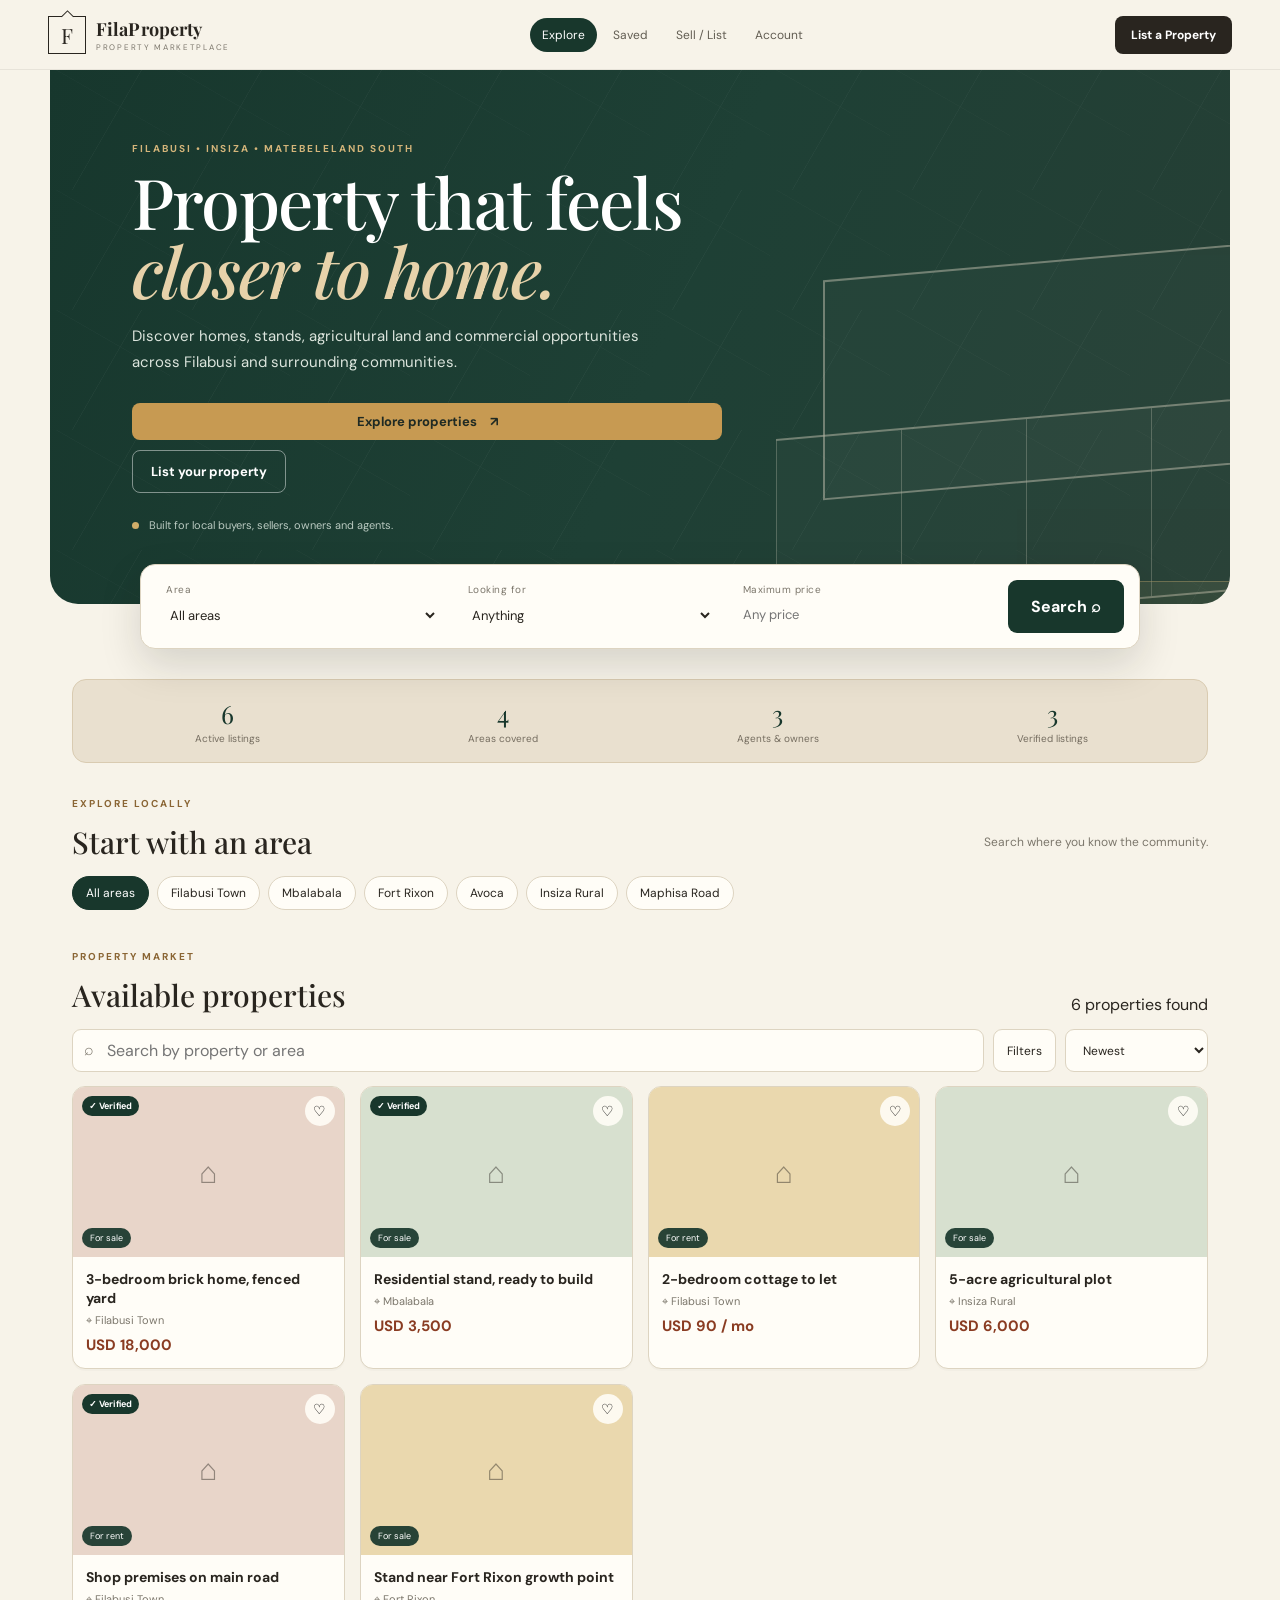
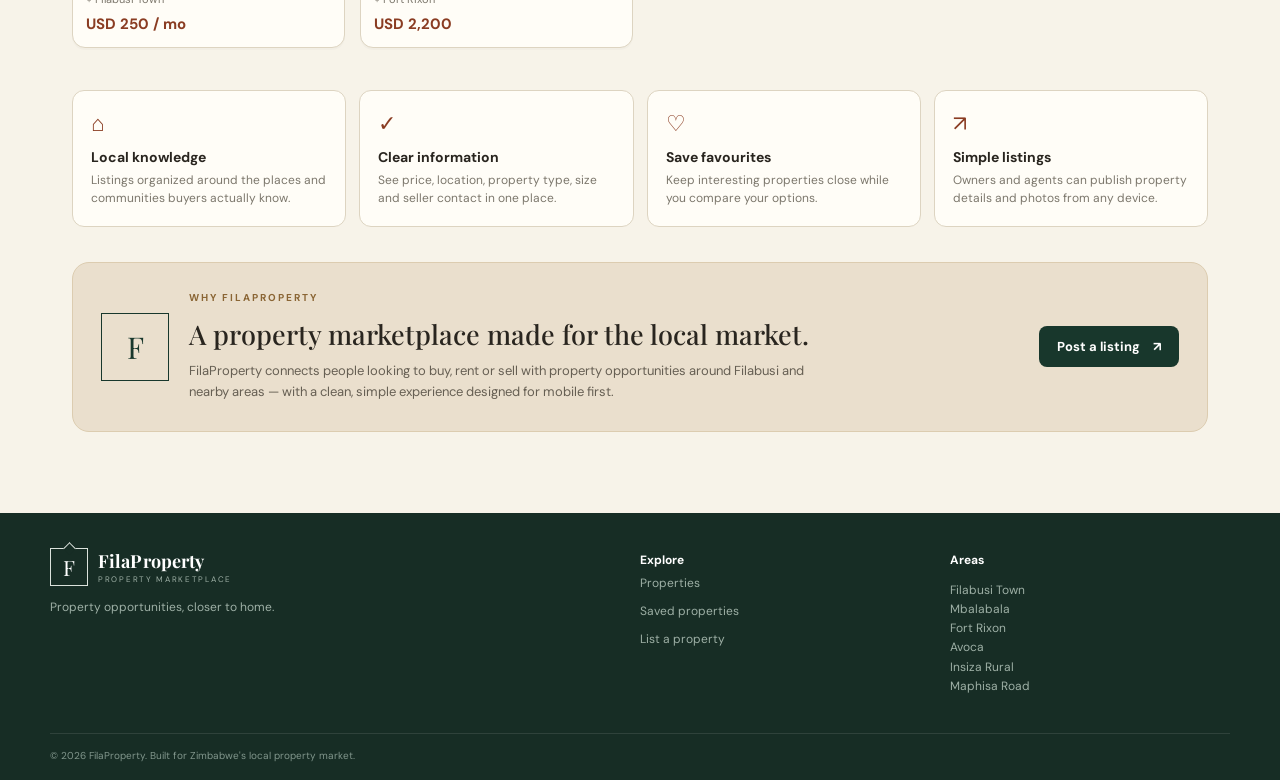
==== index-single-file.html @ 695166f3 "Add files via upload" ====
<!DOCTYPE html>
<html lang="en">
<head>
  <meta charset="UTF-8">
  <meta name="viewport" content="width=device-width, initial-scale=1.0">
  <meta name="description" content="FilaProperty — a modern property marketplace for Filabusi and surrounding areas in Zimbabwe.">
  <title>FilaProperty | Find. Buy. Rent. Sell.</title>
  <link rel="preconnect" href="https://fonts.googleapis.com">
  <link rel="preconnect" href="https://fonts.gstatic.com" crossorigin>
  <link href="https://fonts.googleapis.com/css2?family=DM+Sans:wght@400;500;600;700&family=Playfair+Display:ital,wght@0,500;0,600;0,700;1,500;1,600&display=swap" rel="stylesheet">
  <style>
*{box-sizing:border-box}
:root{--ink:#29251f;--paper:#f7f3e9;--card:#fffdf7;--muted:#7c776c;--line:#ddd4c1;--green:#18372c;--green2:#244b3d;--gold:#c79a52;--rust:#8a3c22;--cream:#efe4d0}
html{scroll-behavior:smooth}
body{margin:0;background:var(--paper);color:var(--ink);font-family:"DM Sans",sans-serif}
button,input,select,textarea{font:inherit}button{cursor:pointer}a{text-decoration:none;color:inherit}
.hidden{display:none!important}
:focus-visible{outline:2px solid var(--gold);outline-offset:3px}
.site-header{position:sticky;top:0;z-index:30;min-height:70px;padding:12px clamp(16px,4vw,48px);background:rgba(247,243,233,.94);backdrop-filter:blur(12px);border-bottom:1px solid rgba(41,37,31,.08);display:flex;align-items:center;gap:22px;justify-content:space-between}
.brand{display:flex;align-items:center;gap:10px;min-width:max-content}.brand-mark{width:38px;height:38px;border:1.5px solid var(--ink);display:grid;place-items:center;font-family:"Playfair Display",serif;font-size:21px;position:relative}.brand-mark:after{content:"";position:absolute;width:8px;height:8px;border-top:1.5px solid var(--ink);border-left:1.5px solid var(--ink);transform:rotate(45deg);top:-5px;background:var(--paper)}
.brand strong{display:block;font-family:"Playfair Display",serif;font-size:18px;letter-spacing:.1px}.brand small{display:block;font-size:8px;letter-spacing:1.7px;color:var(--muted);margin-top:1px}
.tabs{display:flex;gap:4px;align-items:center;overflow:auto}.tab-btn{border:0;background:transparent;color:#625d52;padding:9px 12px;border-radius:999px;font-size:12px;white-space:nowrap}.tab-btn:hover{background:#eee8da}.tab-btn.active{background:var(--green);color:#fff}
.header-cta{border:0;background:var(--ink);color:#fff;padding:11px 16px;border-radius:8px;font-size:12px;font-weight:700;white-space:nowrap}
main{max-width:1180px;margin:auto;padding:0 22px 36px}
.hero{min-height:500px;margin:0 -22px;position:relative;overflow:hidden;background:linear-gradient(112deg,#17372d 0%,#1e4035 52%,#263f35 100%);color:#fff;padding:72px clamp(28px,7vw,82px);border-radius:0 0 28px 28px}
.hero-pattern{position:absolute;inset:0;opacity:.14;background-image:linear-gradient(120deg,transparent 0 48%,rgba(255,255,255,.25) 48.2% 48.5%,transparent 48.7%),linear-gradient(30deg,transparent 0 65%,rgba(255,255,255,.16) 65.2% 65.5%,transparent 65.7%);background-size:120px 120px}
.hero-copy{position:relative;z-index:2;max-width:590px}.eyebrow{font-size:10px;letter-spacing:2px;font-weight:700;color:#d4b57a;margin:0 0 12px}.eyebrow.dark{color:#8a6534}
.hero h1{font-family:"Playfair Display",serif;font-size:clamp(42px,6vw,70px);line-height:.98;font-weight:500;margin:0 0 20px;letter-spacing:-1.8px}.hero h1 em{font-style:italic;color:#e7d2aa}
.hero-sub{max-width:520px;color:#dce5dd;line-height:1.7;font-size:15px;margin:0 0 28px}.hero-actions{display:flex;gap:10px;flex-wrap:wrap}.btn{border:0;border-radius:8px;padding:12px 18px;font-weight:700;font-size:13px}.btn span{margin-left:10px}.btn-gold{background:var(--gold);color:#1f2a23}.btn-light-outline{background:transparent;border:1px solid rgba(255,255,255,.45);color:#fff}.btn-dark{background:var(--green);color:#fff}.hero-note{margin-top:25px;color:#b9c9c0;font-size:11px}.dot{display:inline-block;width:7px;height:7px;border-radius:50%;background:#d0ad69;margin-right:7px}
.hero-architecture{position:absolute;right:-4%;bottom:-4%;width:50%;height:75%;opacity:.7}.house{position:absolute;border:2px solid rgba(239,228,208,.55);background:rgba(255,255,255,.03);transform:skewY(-5deg)}.house-back{width:75%;height:55%;right:2%;top:9%}.house-front{width:85%;height:48%;right:0;bottom:4%;border-left:0}.house-front i{display:block;height:100%;width:25%;border-left:1px solid rgba(239,228,208,.35);float:left}.pool{position:absolute;width:65%;height:11%;right:5%;bottom:0;border:1px solid rgba(215,184,122,.5);background:rgba(215,184,122,.12);transform:skewX(-18deg)}
.search-card{position:relative;z-index:4;margin:-40px auto 0;background:var(--card);box-shadow:0 16px 40px rgba(30,25,18,.15);border:1px solid var(--line);border-radius:15px;padding:15px;display:grid;grid-template-columns:1.1fr 1fr 1fr auto;gap:10px;max-width:1000px}.search-field{padding:3px 10px}.search-field label,.filter-field label{display:block;font-size:10px;color:var(--muted);letter-spacing:.5px;margin-bottom:5px}.search-field input,.search-field select,.filter-field input,.filter-field select{width:100%;border:0;background:transparent;color:var(--ink);outline:none;padding:5px 0;font-size:13px}.search-btn{background:var(--green);color:#fff;border:0;border-radius:9px;padding:0 23px;font-weight:700}
.stats-strip{margin:30px 0 34px;background:#e9e0cf;border:1px solid #d9cbb1;border-radius:14px;padding:17px;display:grid;grid-template-columns:repeat(4,1fr);text-align:center}.stat-num{font-family:"Playfair Display",serif;font-size:25px;color:var(--green)}.stat-label{font-size:10px;color:#756d60;margin-top:2px}
.section-heading{display:flex;align-items:end;justify-content:space-between;gap:20px;margin-bottom:14px}.section-heading h2,.page-head h1{font-family:"Playfair Display",serif;font-weight:500;margin:0;font-size:30px}.section-heading>p{color:var(--muted);font-size:12px}.area-section{margin-bottom:40px}.area-chip-row{display:flex;gap:8px;flex-wrap:wrap}.chip,.soft-btn,.soft-select{border:1px solid var(--line);background:var(--card);color:var(--ink);border-radius:999px;padding:8px 13px;font-size:12px}.chip.active{background:var(--green);color:#fff;border-color:var(--green)}
.listings-section{margin-bottom:42px}.search-row{display:flex;gap:9px;margin-bottom:14px}.search-input-wrap{flex:1;position:relative}.search-icon{position:absolute;left:12px;top:10px;color:var(--muted)}.search-row input{width:100%;border:1px solid var(--line);background:var(--card);border-radius:9px;padding:10px 12px 10px 34px;outline:none}.soft-btn,.soft-select{border-radius:9px;padding:10px 13px}.filters-panel{display:grid;grid-template-columns:repeat(4,1fr);gap:10px;background:var(--card);border:1px solid var(--line);border-radius:12px;padding:13px;margin-bottom:14px}.filter-field{border:1px solid var(--line);border-radius:8px;padding:7px 10px}
.grid{display:grid;grid-template-columns:repeat(auto-fill,minmax(235px,1fr));gap:15px}.card{background:var(--card);border:1px solid var(--line);border-radius:13px;overflow:hidden;cursor:pointer;transition:.16s ease;box-shadow:0 2px 0 rgba(0,0,0,.02)}.card:hover{transform:translateY(-3px);box-shadow:0 12px 25px rgba(41,37,31,.1)}.card.featured{border:2px solid var(--gold)}.card-image{height:170px;position:relative;display:grid;place-items:center;overflow:hidden}.card-image img{width:100%;height:100%;object-fit:cover}.tone-coral{background:#e8d5c9}.tone-green{background:#d7e0cf}.tone-amber{background:#ead8ae}.placeholder-icon{font-size:30px;opacity:.45}.card-badge{position:absolute;left:9px;font-size:9px;padding:4px 7px;border-radius:999px;font-weight:700}.badge-featured{top:9px;background:var(--gold);color:#38290f}.badge-verified{background:var(--green);color:#fff;display:flex;gap:3px}.badge-type{position:absolute;bottom:9px;left:9px;background:rgba(24,55,44,.92);color:#fff;font-size:9px;padding:4px 8px;border-radius:999px}.badge-photocount{position:absolute;bottom:9px;right:9px;background:rgba(24,55,44,.78);color:#fff;font-size:9px;padding:4px 7px;border-radius:999px}.fav-btn{position:absolute;right:9px;top:9px;width:30px;height:30px;border:0;border-radius:50%;background:rgba(255,253,247,.9);font-size:14px}.card-body{padding:13px}.card-title{font-size:14px;font-weight:700;line-height:1.35;margin-bottom:5px}.card-location{font-size:11px;color:var(--muted);margin-bottom:8px}.card-price{font-family:"DM Sans",sans-serif;font-weight:700;color:var(--rust);font-size:15px}.empty-msg{text-align:center;padding:55px;color:var(--muted);grid-column:1/-1;background:var(--card);border:1px dashed var(--line);border-radius:12px}
.feature-row{display:grid;grid-template-columns:repeat(4,1fr);gap:13px;margin:35px 0}.feature-item{background:var(--card);border:1px solid var(--line);padding:18px;border-radius:12px}.feature-icon{font-size:22px;color:var(--rust);margin-bottom:10px}.feature-item h3{font-size:14px;margin:0 0 5px}.feature-item p{font-size:12px;line-height:1.55;color:var(--muted);margin:0}
.about-strip{background:#eadfcd;border:1px solid #dcccb0;border-radius:17px;padding:28px;display:flex;align-items:center;gap:20px;margin-bottom:10px}.about-card-mark{width:68px;height:68px;border:1px solid var(--green);display:grid;place-items:center;font-family:"Playfair Display",serif;font-size:30px;color:var(--green);flex:none}.about-text{flex:1}.about-text h2{font-family:"Playfair Display",serif;font-weight:500;font-size:27px;margin:0 0 8px}.about-text p:last-child{font-size:13px;line-height:1.65;color:#665f53;margin:0;max-width:650px}
.page-head{padding:48px 0 22px}.page-head h1{font-size:40px;margin-bottom:6px}.page-head p:last-child{color:var(--muted);font-size:13px}.centered-msg{max-width:520px;margin:20px auto 60px;text-align:center;background:var(--card);border:1px solid var(--line);border-radius:15px;padding:35px}.gate-icon{margin:auto auto 12px;width:55px;height:55px;border:1px solid var(--green);display:grid;place-items:center;font-family:"Playfair Display",serif;font-size:25px;color:var(--green)}
.form{max-width:650px;margin:10px auto 60px;background:var(--card);border:1px solid var(--line);border-radius:15px;padding:22px;display:flex;flex-direction:column;gap:12px}.form label{font-size:12px;font-weight:600}.form input,.form select,.form textarea,.mini-form input{width:100%;margin-top:5px;padding:10px;border:1px solid var(--line);border-radius:8px;background:#fffefa;outline:none}.form textarea{resize:vertical}.row{display:flex;gap:10px}.row>*{flex:1}.posting-as,.hint{font-size:12px;color:var(--muted);margin:0}.photo-upload-field,.feature-box{border:1px dashed #cfc3aa;border-radius:10px;padding:13px}.photo-upload-label{display:block;margin:0 0 8px!important}.photo-upload-field input[type=file]{padding:0;border:0}.photo-preview-grid{display:flex;gap:8px;flex-wrap:wrap;margin-top:10px}.photo-thumb{width:70px;height:70px;border-radius:8px;overflow:hidden;position:relative;border:1px solid var(--line)}.photo-thumb img{width:100%;height:100%;object-fit:cover}.remove-thumb{position:absolute;right:3px;top:3px;border:0;background:rgba(24,55,44,.85);color:#fff;border-radius:50%;width:19px;height:19px;font-size:10px}.feature-box p{font-size:12px;line-height:1.5;margin:0 0 8px;color:#665f53}.checkbox-row{display:flex!important;align-items:center;gap:8px}.checkbox-row input{width:auto!important;margin:0!important}.ecocash-box{border-top:1px solid var(--line);margin-top:10px;padding-top:10px}.ecocash-box input{margin-bottom:7px}.btn-gold{background:var(--gold);border:0;border-radius:8px;padding:10px;width:100%;font-weight:700}.paid-msg,.success-msg{color:#39702c;font-size:12px}.error-msg{color:#a62f2f;font-size:12px}.account-card{max-width:430px;margin:15px auto 70px;background:var(--card);border:1px solid var(--line);border-radius:15px;padding:25px;text-align:center}.avatar{width:58px;height:58px;border-radius:50%;background:#e9ddc7;color:var(--green);display:grid;place-items:center;margin:0 auto 10px;font-family:"Playfair Display",serif;font-size:25px}.account-name{font-weight:700}.account-phone,.account-stats{color:var(--muted);font-size:12px;margin:4px 0 12px}.mini-form{display:flex;flex-direction:column;gap:9px;margin-top:16px}.mini-form input{margin:0}.modal-backdrop{position:fixed;inset:0;z-index:60;background:rgba(20,25,21,.62);display:flex;align-items:flex-end;justify-content:center}.modal-card{width:min(540px,100%);max-height:92vh;overflow:auto;background:var(--paper);border-radius:18px 18px 0 0}.modal-image{height:280px;position:relative;display:grid;place-items:center}.modal-image img{width:100%;height:100%;object-fit:cover}.modal-close{position:absolute;right:12px;top:12px;width:32px;height:32px;border:0;border-radius:50%;background:rgba(255,253,247,.9)}.modal-thumb-strip{display:flex;gap:6px;padding:10px 20px 0;overflow:auto}.modal-thumb-strip img{width:58px;height:58px;object-fit:cover;border-radius:7px;border:2px solid transparent;cursor:pointer}.modal-thumb-strip img.active-thumb{border-color:var(--green)}.modal-body{padding:20px}.modal-kicker{font-size:10px;letter-spacing:1px;color:var(--muted);text-transform:uppercase}.modal-title{font-family:"Playfair Display",serif;font-size:27px;font-weight:500;margin:5px 0}.modal-location{font-size:12px;color:var(--muted)}.modal-price{font-size:23px;font-weight:700;color:var(--rust);margin:12px 0}.modal-facts{display:flex;gap:15px;font-size:12px;margin-bottom:14px}.modal-desc{font-size:13px;line-height:1.65}.modal-footer{border-top:1px solid var(--line);padding-top:14px;display:flex;align-items:center;justify-content:space-between;gap:10px}.modal-agent-label{font-size:10px;color:var(--muted)}.modal-agent-name{font-weight:700;font-size:13px}.modal-actions{display:flex;gap:7px}.modal-fav-btn{width:40px;border:1px solid var(--line);background:var(--card);border-radius:50%}.modal-call-btn{padding:10px 13px;background:var(--green);color:#fff;border-radius:8px;font-size:12px;font-weight:700}
.site-footer{background:#172d25;color:#dbe2dc;padding:35px 22px 18px;margin-top:35px}.footer-inner{max-width:1180px;margin:auto;display:grid;grid-template-columns:2fr 1fr 1fr;gap:30px}.footer-brand .brand-mark{border-color:#dbe2dc;color:#fff}.footer-brand .brand-mark:after{border-color:#dbe2dc;background:#172d25}.footer-brand strong{color:#fff}.footer-brand small{color:#9eb0a6}.site-footer p{font-size:12px;color:#9eb0a6;line-height:1.6}.footer-inner>div>strong{font-size:12px;color:#fff}.footer-link{display:block;border:0;background:none;color:#9eb0a6;padding:6px 0;font-size:12px}.footer-link:hover{color:#fff}.footer-bottom{max-width:1180px;margin:25px auto 0;padding-top:15px;border-top:1px solid rgba(255,255,255,.1);font-size:10px;color:#81968c}
@media(max-width:820px){.site-header{flex-wrap:wrap}.tabs{order:3;width:100%;justify-content:center}.hero-architecture{opacity:.22;width:80%}.search-card{grid-template-columns:1fr 1fr}.search-btn{min-height:43px}.stats-strip{grid-template-columns:repeat(2,1fr);gap:15px}.feature-row{grid-template-columns:repeat(2,1fr)}.filters-panel{grid-template-columns:repeat(2,1fr)}.footer-inner{grid-template-columns:1fr 1fr}}
@media(max-width:560px){main{padding-left:14px;padding-right:14px}.hero{margin:0 -14px;padding:55px 25px 90px;min-height:560px}.hero h1{font-size:45px}.hero-architecture{display:none}.search-card{margin:-55px 4px 0;grid-template-columns:1fr}.search-btn{padding:12px}.section-heading{align-items:start;flex-direction:column;gap:5px}.search-row{flex-wrap:wrap}.search-input-wrap{flex-basis:100%}.soft-select{flex:1}.grid{grid-template-columns:1fr}.feature-row{grid-template-columns:1fr}.about-strip{align-items:flex-start;flex-direction:column}.row{flex-direction:column}.footer-inner{grid-template-columns:1fr}.header-cta{display:none}.tabs{justify-content:flex-start}}

</style>
</head>
<body>
  <header class="site-header">
    <a class="brand" href="#" data-goto="browse" aria-label="FilaProperty home">
      <span class="brand-mark">F</span>
      <span><strong>FilaProperty</strong><small>PROPERTY MARKETPLACE</small></span>
    </a>
    <nav class="tabs" aria-label="Main navigation">
      <button class="tab-btn active" data-view="browse">Explore</button>
      <button class="tab-btn" data-view="favorites">Saved</button>
      <button class="tab-btn" data-view="add">Sell / List</button>
      <button class="tab-btn" data-view="account">Account</button>
    </nav>
    <button class="header-cta" data-goto="add">List a Property</button>
  </header>

  <main>
    <section id="view-browse" class="view">
      <section class="hero">
        <div class="hero-pattern" aria-hidden="true"></div>
        <div class="hero-copy">
          <p class="eyebrow">FILABUSI • INSIZA • MATEBELELAND SOUTH</p>
          <h1>Property that feels <em>closer to home.</em></h1>
          <p class="hero-sub">Discover homes, stands, agricultural land and commercial opportunities across Filabusi and surrounding communities.</p>
          <div class="hero-actions">
            <button class="btn btn-gold" id="heroExploreBtn">Explore properties <span>↗</span></button>
            <button class="btn btn-light-outline" data-goto="add">List your property</button>
          </div>
          <div class="hero-note"><span class="dot"></span> Built for local buyers, sellers, owners and agents.</div>
        </div>
        <div class="hero-architecture" aria-hidden="true">
          <div class="house house-back"></div>
          <div class="house house-front"><i></i><i></i><i></i><i></i></div>
          <div class="pool"></div>
        </div>
      </section>

      <section class="search-card" aria-label="Property search">
        <div class="search-field">
          <label>Area</label>
          <select id="heroLocation"><option>All areas</option></select>
        </div>
        <div class="search-field">
          <label>Looking for</label>
          <select id="heroType">
            <option value="all">Anything</option>
            <option value="sale">For sale</option>
            <option value="rent">For rent</option>
          </select>
        </div>
        <div class="search-field">
          <label>Maximum price</label>
          <input id="heroMaxPrice" type="number" min="0" placeholder="Any price">
        </div>
        <button class="search-btn" id="heroSearchBtn">Search <span>⌕</span></button>
      </section>

      <section class="stats-strip" id="statsStrip"></section>

      <section class="area-section">
        <div class="section-heading">
          <div><p class="eyebrow dark">EXPLORE LOCALLY</p><h2>Start with an area</h2></div>
          <p>Search where you know the community.</p>
        </div>
        <div class="area-chip-row" id="areaChips"></div>
      </section>

      <section id="listingsAnchor" class="listings-section">
        <div class="section-heading">
          <div><p class="eyebrow dark">PROPERTY MARKET</p><h2>Available properties</h2></div>
          <div class="results-row"><span class="results-count" id="resultsCount"></span></div>
        </div>
        <div class="search-row">
          <div class="search-input-wrap"><span class="search-icon">⌕</span><input id="searchInput" type="search" placeholder="Search by property or area"></div>
          <button id="filtersToggle" class="soft-btn">Filters</button>
          <select id="sortBy" class="soft-select" aria-label="Sort properties">
            <option value="newest">Newest</option><option value="price-asc">Price: low to high</option><option value="price-desc">Price: high to low</option>
          </select>
        </div>
        <div id="filtersPanel" class="filters-panel hidden">
          <div class="filter-field"><label>Area</label><select id="filterLocation"><option>All areas</option></select></div>
          <div class="filter-field"><label>Listing type</label><select id="filterType"><option value="all">All</option><option value="sale">For sale</option><option value="rent">For rent</option></select></div>
          <div class="filter-field"><label>Property type</label><select id="filterCategory"><option>All types</option></select></div>
          <div class="filter-field"><label>Maximum price</label><input id="filterMaxPrice" type="number" min="0" placeholder="Any price"></div>
        </div>
        <div id="browseGrid" class="grid"></div>
      </section>

      <section class="feature-row">
        <article class="feature-item"><div class="feature-icon">⌂</div><h3>Local knowledge</h3><p>Listings organized around the places and communities buyers actually know.</p></article>
        <article class="feature-item"><div class="feature-icon">✓</div><h3>Clear information</h3><p>See price, location, property type, size and seller contact in one place.</p></article>
        <article class="feature-item"><div class="feature-icon">♡</div><h3>Save favourites</h3><p>Keep interesting properties close while you compare your options.</p></article>
        <article class="feature-item"><div class="feature-icon">↗</div><h3>Simple listings</h3><p>Owners and agents can publish property details and photos from any device.</p></article>
      </section>

      <section class="about-strip">
        <div class="about-card-mark">F</div>
        <div class="about-text">
          <p class="eyebrow dark">WHY FILAPROPERTY</p>
          <h2>A property marketplace made for the local market.</h2>
          <p>FilaProperty connects people looking to buy, rent or sell with property opportunities around Filabusi and nearby areas — with a clean, simple experience designed for mobile first.</p>
        </div>
        <button class="btn btn-dark" data-goto="add">Post a listing <span>↗</span></button>
      </section>
    </section>

    <section id="view-favorites" class="view hidden">
      <div class="page-head"><p class="eyebrow dark">YOUR SHORTLIST</p><h1>Saved properties</h1><p>Properties you have saved on this device.</p></div>
      <div id="favoritesGrid" class="grid"></div>
    </section>

    <section id="view-add" class="view hidden">
      <div class="page-head"><p class="eyebrow dark">SELL • RENT • ADVERTISE</p><h1>List a property</h1><p>Reach people searching for property in your area.</p></div>
      <div id="addLoggedOut" class="centered-msg">
        <div class="gate-icon">F</div><h2>Create an account first</h2><p>Your name and phone number are used to identify the person who posted the listing.</p><button class="btn btn-dark" data-goto="account">Create account</button>
      </div>
      <form id="addForm" class="form hidden">
        <p class="posting-as">Posting as <strong id="postingAsName"></strong></p>
        <div class="row"><div><label>Listing type</label><select id="f_listingType"><option value="sale">For sale</option><option value="rent">For rent</option></select></div><div><label>Currency</label><select id="f_currency"><option>USD</option><option>ZWL</option></select></div></div>
        <label>Property title<input id="f_title" required placeholder="e.g. 3-bedroom home near Filabusi centre"></label>
        <div class="row"><div><label>Property type<select id="f_category"></select></label></div><div><label>Area<select id="f_location"></select></label></div></div>
        <div class="row"><div><label>Price<input id="f_price" type="number" min="1" required placeholder="18000"></label></div><div><label>Size<input id="f_size" required placeholder="1200 sqm"></label></div></div>
        <label>Bedrooms <span class="hint-inline">(leave blank if not applicable)</span><input id="f_bedrooms" type="number" min="0" placeholder="3"></label>
        <label>Description<textarea id="f_description" rows="5" required placeholder="Describe the property, access, utilities, nearby landmarks and any important terms."></textarea></label>
        <label>Contact phone<input id="f_agentPhone" required placeholder="+263 7x xxx xxxx"></label>

        <div class="photo-upload-field"><label class="photo-upload-label" for="f_photos">Property photos <span class="hint-inline">(up to 5)</span></label><input id="f_photos" type="file" accept="image/*" multiple><div id="photoPreviewGrid" class="photo-preview-grid"></div></div>

        <div class="feature-box">
          <p><strong>Featured listing — $30</strong><br>Place your property at the top of search results.</p>
          <label class="checkbox-row"><input id="f_featured" type="checkbox"> Feature this listing</label>
          <div id="ecocashBox" class="ecocash-box hidden">
            <input id="ecocashNumber" placeholder="EcoCash number">
            <button type="button" id="payBtn" class="btn-gold">Pay via EcoCash</button>
            <p id="ecocashUnpaid" class="hint">Demo payment flow. Connect a secure payment backend before accepting real money.</p>
            <p id="ecocashPaid" class="paid-msg hidden">✓ Payment confirmed for this session.</p>
          </div>
        </div>
        <p id="formError" class="error-msg hidden"></p><p id="formSuccess" class="success-msg hidden">✓ Listing posted successfully.</p>
        <button class="btn btn-dark" type="submit">Publish listing</button>
      </form>
    </section>

    <section id="view-account" class="view hidden">
      <div class="page-head"><p class="eyebrow dark">YOUR ACCOUNT</p><h1>Account</h1><p>Manage the simple profile used for your listings.</p></div>
      <div class="account-card">
        <div id="accountLoggedOut">
          <div class="avatar">F</div><h2>Create your account</h2><p>Use your name and phone number to post property listings.</p>
          <form id="accountForm" class="mini-form"><input id="acc_name" required placeholder="Full name"><input id="acc_phone" required placeholder="Phone number"><p id="authError" class="error-msg hidden"></p><button class="btn btn-dark" type="submit">Save account</button></form>
        </div>
        <div id="accountLoggedIn" class="hidden">
          <div class="avatar" id="avatarLetter">F</div><div class="account-name" id="accountName"></div><div class="account-phone" id="accountPhone"></div><div class="account-stats" id="accountStats"></div><button id="signOutBtn" class="soft-btn">Sign out</button>
        </div>
      </div>
    </section>
  </main>

  <div id="modalBackdrop" class="modal-backdrop hidden">
    <div id="modalCard" class="modal-card" role="dialog" aria-modal="true" aria-label="Property details"></div>
  </div>

  <footer class="site-footer">
    <div class="footer-inner">
      <div><a class="brand footer-brand" href="#" data-goto="browse"><span class="brand-mark">F</span><span><strong>FilaProperty</strong><small>PROPERTY MARKETPLACE</small></span></a><p>Property opportunities, closer to home.</p></div>
      <div><strong>Explore</strong><button class="footer-link" data-goto="browse">Properties</button><button class="footer-link" data-goto="favorites">Saved properties</button><button class="footer-link" data-goto="add">List a property</button></div>
      <div><strong>Areas</strong><p id="footerAreas"></p></div>
    </div>
    <div class="footer-bottom">© <span id="footerYear"></span> FilaProperty. Built for Zimbabwe's local property market.</div>
  </footer>

  <script>
// ===================== FilaProperty =====================
// Put your Supabase project values here after creating the database.
// Never put a Supabase SERVICE ROLE key in this file.
const SUPABASE_URL = "";
const SUPABASE_ANON_KEY = "";

const LOCATIONS = ["Filabusi Town","Mbalabala","Fort Rixon","Avoca","Insiza Rural","Maphisa Road"];
const CATEGORIES = ["Residential stand","House","Agricultural plot","Commercial stand"];
const FEATURED_FEE = 30, MAX_PHOTOS = 5, MAX_PHOTO_DIMENSION = 900, PHOTO_JPEG_QUALITY = .72;

const SEED_PROPERTIES = [
{id:"p1",title:"3-bedroom brick home, fenced yard",listingType:"sale",category:"House",price:18000,currency:"USD",location:"Filabusi Town",size:"1200 sqm stand",bedrooms:3,description:"Solid brick-under-tile home close to the growth point. Borehole on site, fruit trees, durawall fencing.",agentName:"Thabani Moyo",agentPhone:"+263 77 123 4567",verified:true,featured:false,tone:"coral",photos:[],createdAt:6},
{id:"p2",title:"Residential stand, ready to build",listingType:"sale",category:"Residential stand",price:3500,currency:"USD",location:"Mbalabala",size:"800 sqm",bedrooms:null,description:"Cleared, pegged stand along the Mbalabala road. Offer letter available, close to clinic and school.",agentName:"Nomvula Ncube",agentPhone:"+263 71 234 5678",verified:true,featured:false,tone:"green",photos:[],createdAt:5},
{id:"p3",title:"2-bedroom cottage to let",listingType:"rent",category:"House",price:90,currency:"USD",location:"Filabusi Town",size:"—",bedrooms:2,description:"Quiet cottage with own entrance, water tank, and solar backup. Ideal for a small family or teacher posting.",agentName:"Sipho Dube",agentPhone:"+263 78 345 6789",verified:false,featured:false,tone:"amber",photos:[],createdAt:4},
{id:"p4",title:"5-acre agricultural plot",listingType:"sale",category:"Agricultural plot",price:6000,currency:"USD",location:"Insiza Rural",size:"5 acres",bedrooms:null,description:"Grazing and cropping land near the Insiza river line. Communal land, negotiable through village head.",agentName:"Thabani Moyo",agentPhone:"+263 77 123 4567",verified:false,featured:false,tone:"green",photos:[],createdAt:3},
{id:"p5",title:"Shop premises on main road",listingType:"rent",category:"Commercial stand",price:250,currency:"USD",location:"Filabusi Town",size:"60 sqm",bedrooms:null,description:"Trading space fronting the main Filabusi–Bulawayo road, high foot traffic, roller door, ZESA connected.",agentName:"Nomvula Ncube",agentPhone:"+263 71 234 5678",verified:true,featured:false,tone:"coral",photos:[],createdAt:2},
{id:"p6",title:"Stand near Fort Rixon growth point",listingType:"sale",category:"Residential stand",price:2200,currency:"USD",location:"Fort Rixon",size:"700 sqm",bedrooms:null,description:"Affordable stand a short walk from the growth point shops and bus terminus.",agentName:"Sipho Dube",agentPhone:"+263 78 345 6789",verified:false,featured:false,tone:"amber",photos:[],createdAt:1}
];

const supabaseReady = !!(SUPABASE_URL && SUPABASE_ANON_KEY);
let properties=[],favorites=[],user=null,currentView="browse",selectedProperty=null,paymentStatus="idle",pendingPhotos=[],modalActivePhotoIndex=0;

document.addEventListener("DOMContentLoaded",init);
async function init(){
  populateSelect("filterLocation",LOCATIONS,"All areas"); populateSelect("filterCategory",CATEGORIES,"All types");
  populateSelect("f_category",CATEGORIES); populateSelect("f_location",LOCATIONS); populateSelect("heroLocation",LOCATIONS,"All areas");
  document.getElementById("footerAreas").innerHTML=LOCATIONS.join("<br>"); document.getElementById("footerYear").textContent=new Date().getFullYear();
  try{favorites=JSON.parse(localStorage.getItem("filaproperty_favorites")||"[]")}catch{favorites=[]}
  try{user=JSON.parse(localStorage.getItem("filaproperty_account")||"null")}catch{user=null}
  properties=await loadProperties(); bindNav(); bindBrowse(); bindHeroSearch(); bindAddForm(); bindAccountForm(); bindModal();
  renderBrowse(); renderStats(); renderAccount(); renderAddGate();
}
function populateSelect(id,items,firstLabel){const el=document.getElementById(id);if(firstLabel){const o=document.createElement("option");o.textContent=firstLabel;el.appendChild(o)}items.forEach(x=>{const o=document.createElement("option");o.value=x;o.textContent=x;el.appendChild(o)})}
async function loadProperties(){
  if(!supabaseReady)return [...SEED_PROPERTIES];
  try{const r=await fetch(`${SUPABASE_URL}/rest/v1/properties?select=data&order=created_at.desc`,{headers:{apikey:SUPABASE_ANON_KEY,Authorization:`Bearer ${SUPABASE_ANON_KEY}`}});if(!r.ok)throw Error("Supabase request failed");const rows=await r.json();if(!rows.length){await Promise.all(SEED_PROPERTIES.map(insertProperty));return [...SEED_PROPERTIES]}return rows.map(x=>x.data)}
  catch(e){console.error(e);return [...SEED_PROPERTIES]}
}
async function insertProperty(p){if(!supabaseReady)return;try{await fetch(`${SUPABASE_URL}/rest/v1/properties`,{method:"POST",headers:{apikey:SUPABASE_ANON_KEY,Authorization:`Bearer ${SUPABASE_ANON_KEY}`,"Content-Type":"application/json",Prefer:"return=minimal"},body:JSON.stringify([{id:p.id,featured:p.featured,data:p}])})}catch(e){console.error(e)}}

function bindNav(){document.querySelectorAll(".tab-btn").forEach(b=>b.addEventListener("click",()=>switchView(b.dataset.view)));document.querySelectorAll("[data-goto]").forEach(b=>b.addEventListener("click",()=>switchView(b.dataset.goto)))}
function switchView(view){currentView=view;document.querySelectorAll(".tab-btn").forEach(b=>b.classList.toggle("active",b.dataset.view===view));document.querySelectorAll(".view").forEach(v=>v.classList.add("hidden"));document.getElementById(`view-${view}`).classList.remove("hidden");window.scrollTo({top:0,behavior:"smooth"});if(view==="favorites")renderFavorites();if(view==="add")renderAddGate();if(view==="browse")renderBrowse()}

function bindHeroSearch(){
 document.getElementById("heroExploreBtn").onclick=()=>document.getElementById("listingsAnchor").scrollIntoView({behavior:"smooth"});
 document.getElementById("heroSearchBtn").onclick=()=>{document.getElementById("filterLocation").value=document.getElementById("heroLocation").value;document.getElementById("filterType").value=document.getElementById("heroType").value;document.getElementById("filterMaxPrice").value=document.getElementById("heroMaxPrice").value;syncChipsToFilter();renderBrowse();document.getElementById("listingsAnchor").scrollIntoView({behavior:"smooth"})}
}
function renderStats(){const areas=new Set(properties.map(p=>p.location)).size,agents=new Set(properties.map(p=>p.agentName)).size;document.getElementById("statsStrip").innerHTML=`<div><div class="stat-num">${properties.length}</div><div class="stat-label">Active listings</div></div><div><div class="stat-num">${areas}</div><div class="stat-label">Areas covered</div></div><div><div class="stat-num">${agents}</div><div class="stat-label">Agents & owners</div></div><div><div class="stat-num">${properties.filter(p=>p.verified).length}</div><div class="stat-label">Verified listings</div></div>`}
function renderAreaChips(){const w=document.getElementById("areaChips"),areas=["All areas",...LOCATIONS];w.innerHTML=areas.map((a,i)=>`<button class="chip ${i===0?"active":""}" data-area="${a}">${a}</button>`).join("");w.querySelectorAll(".chip").forEach(c=>c.onclick=()=>{w.querySelectorAll(".chip").forEach(x=>x.classList.remove("active"));c.classList.add("active");document.getElementById("filterLocation").value=c.dataset.area;renderBrowse()})}
function bindBrowse(){renderAreaChips();document.getElementById("searchInput").oninput=renderBrowse;document.getElementById("filterLocation").onchange=()=>{syncChipsToFilter();renderBrowse()};document.getElementById("filterType").onchange=renderBrowse;document.getElementById("filterCategory").onchange=renderBrowse;document.getElementById("filterMaxPrice").oninput=renderBrowse;document.getElementById("sortBy").onchange=renderBrowse;document.getElementById("filtersToggle").onclick=()=>document.getElementById("filtersPanel").classList.toggle("hidden")}
function syncChipsToFilter(){const v=document.getElementById("filterLocation").value;document.querySelectorAll("#areaChips .chip").forEach(c=>c.classList.toggle("active",c.dataset.area===v))}
function getFiltered(){const q=document.getElementById("searchInput").value.trim().toLowerCase(),loc=document.getElementById("filterLocation").value,type=document.getElementById("filterType").value,cat=document.getElementById("filterCategory").value,max=document.getElementById("filterMaxPrice").value;return properties.filter(p=>(!q||p.title.toLowerCase().includes(q)||p.location.toLowerCase().includes(q))&&(loc==="All areas"||p.location===loc)&&(type==="all"||p.listingType===type)&&(cat==="All types"||p.category===cat)&&(!max||p.price<=Number(max)))}
function applySort(list){const s=document.getElementById("sortBy").value,a=[...list];if(s==="price-asc")a.sort((x,y)=>x.price-y.price);else if(s==="price-desc")a.sort((x,y)=>y.price-x.price);else a.sort((x,y)=>(y.createdAt||0)-(x.createdAt||0));return a}
function sortFeaturedFirst(a){return [...a].sort((x,y)=>(y.featured?1:0)-(x.featured?1:0))}
function renderBrowse(){const list=sortFeaturedFirst(applySort(getFiltered()));document.getElementById("resultsCount").textContent=`${list.length} propert${list.length===1?"y":"ies"} found`;renderGrid("browseGrid",list,"No properties match those filters. Try widening your search.")}
function renderFavorites(){renderGrid("favoritesGrid",sortFeaturedFirst(properties.filter(p=>favorites.includes(p.id))),"Nothing saved yet — tap the heart on a listing to save it.")}
function renderGrid(id,list,msg){const el=document.getElementById(id);if(!list.length){el.innerHTML=`<div class="empty-msg">${msg}</div>`;return}el.innerHTML=list.map(cardHtml).join("");el.querySelectorAll(".card").forEach(c=>{const id=c.dataset.id;c.onclick=e=>{if(e.target.closest(".fav-btn"))return;openModal(id)};c.querySelector(".fav-btn").onclick=e=>{e.stopPropagation();toggleFavorite(id)}})}
function cardHtml(p){const fav=favorites.includes(p.id),photo=p.photos?.length>0;return `<div class="card ${p.featured?"featured":""}" data-id="${p.id}"><div class="card-image tone-${p.tone}">${photo?`<img src="${p.photos[0]}" alt="${escapeHtml(p.title)}">`:`<span class="placeholder-icon">⌂</span>`}${p.featured?`<span class="card-badge badge-featured">Featured</span>`:""}${p.verified?`<span class="card-badge badge-verified" style="top:${p.featured?"35px":"9px"}">✓ Verified</span>`:""}<button class="fav-btn">${fav?"♥":"♡"}</button><span class="badge-type">${p.listingType==="sale"?"For sale":"For rent"}</span>${photo&&p.photos.length>1?`<span class="badge-photocount">▧ ${p.photos.length}</span>`:""}</div><div class="card-body"><div class="card-title">${escapeHtml(p.title)}</div><div class="card-location">⌖ ${escapeHtml(p.location)}</div><div class="card-price">${p.currency} ${Number(p.price).toLocaleString()}${p.listingType==="rent"?" / mo":""}</div></div></div>`}
function toggleFavorite(id){favorites=favorites.includes(id)?favorites.filter(x=>x!==id):[...favorites,id];localStorage.setItem("filaproperty_favorites",JSON.stringify(favorites));currentView==="favorites"?renderFavorites():renderBrowse();if(selectedProperty?.id===id)openModal(id)}

function bindModal(){document.getElementById("modalBackdrop").onclick=e=>{if(e.target.id==="modalBackdrop")closeModal()}}
function openModal(id){const p=properties.find(x=>x.id===id);if(!p)return;selectedProperty=p;modalActivePhotoIndex=0;renderModalContent();document.getElementById("modalBackdrop").classList.remove("hidden")}
function renderModalContent(){const p=selectedProperty,has=p.photos?.length>0,src=has?p.photos[modalActivePhotoIndex]:null;document.getElementById("modalCard").innerHTML=`<div class="modal-image tone-${p.tone}">${src?`<img src="${src}" alt="${escapeHtml(p.title)}">`:`<span class="placeholder-icon">⌂</span>`}<button class="modal-close" id="modalCloseBtn">✕</button>${p.featured?`<span class="card-badge badge-featured">Featured</span>`:""}${p.verified?`<span class="card-badge badge-verified" style="top:${p.featured?"43px":"12px"}">✓ Verified listing</span>`:""}</div>${has&&p.photos.length>1?`<div class="modal-thumb-strip">${p.photos.map((s,i)=>`<img src="${s}" data-idx="${i}" class="${i===modalActivePhotoIndex?"active-thumb":""}">`).join("")}</div>`:""}<div class="modal-body"><div class="modal-kicker">${p.listingType==="sale"?"For sale":"For rent"} · ${escapeHtml(p.category)}</div><h2 class="modal-title">${escapeHtml(p.title)}</h2><div class="modal-location">⌖ ${escapeHtml(p.location)}</div><div class="modal-price">${p.currency} ${Number(p.price).toLocaleString()}${p.listingType==="rent"?" / mo":""}</div><div class="modal-facts"><span>Size: ${escapeHtml(p.size)}</span>${p.bedrooms!=null?`<span>Bedrooms: ${p.bedrooms}</span>`:""}</div><p class="modal-desc">${escapeHtml(p.description)}</p><div class="modal-footer"><div><div class="modal-agent-label">LISTED BY</div><div class="modal-agent-name">${escapeHtml(p.agentName)}</div></div><div class="modal-actions"><button class="modal-fav-btn" id="modalFavBtn">${favorites.includes(p.id)?"♥":"♡"}</button><a class="modal-call-btn" href="tel:${p.agentPhone.replace(/\s/g,"")}">Call ${escapeHtml(p.agentPhone)}</a></div></div></div>`;document.getElementById("modalCloseBtn").onclick=closeModal;document.getElementById("modalFavBtn").onclick=()=>toggleFavorite(p.id);document.querySelectorAll(".modal-thumb-strip img").forEach(t=>t.onclick=()=>{modalActivePhotoIndex=Number(t.dataset.idx);renderModalContent()})}
function closeModal(){document.getElementById("modalBackdrop").classList.add("hidden");selectedProperty=null}

function bindAccountForm(){document.getElementById("accountForm").onsubmit=e=>{e.preventDefault();const name=document.getElementById("acc_name").value.trim(),phone=document.getElementById("acc_phone").value.trim(),err=document.getElementById("authError");if(!name||!phone){err.textContent="Enter your name and phone number.";err.classList.remove("hidden");return}err.classList.add("hidden");user={name,phone};localStorage.setItem("filaproperty_account",JSON.stringify(user));renderAccount();renderAddGate();switchView("add")};document.getElementById("signOutBtn").onclick=()=>{user=null;localStorage.removeItem("filaproperty_account");renderAccount();renderAddGate()}}
function renderAccount(){const out=document.getElementById("accountLoggedOut"),inEl=document.getElementById("accountLoggedIn");if(user){out.classList.add("hidden");inEl.classList.remove("hidden");document.getElementById("avatarLetter").textContent=user.name.slice(0,1).toUpperCase();document.getElementById("accountName").textContent=user.name;document.getElementById("accountPhone").textContent=user.phone;document.getElementById("accountStats").textContent=`${properties.filter(p=>p.agentName===user.name).length} listing(s) posted · ${favorites.length} saved`}else{out.classList.remove("hidden");inEl.classList.add("hidden")}}
function renderAddGate(){const gate=document.getElementById("addLoggedOut"),form=document.getElementById("addForm");if(user){gate.classList.add("hidden");form.classList.remove("hidden");document.getElementById("postingAsName").textContent=user.name}else{gate.classList.remove("hidden");form.classList.add("hidden")}}

function bindAddForm(){
 document.getElementById("f_photos").onchange=handlePhotoSelect;
 document.getElementById("f_featured").onchange=e=>{document.getElementById("ecocashBox").classList.toggle("hidden",!e.target.checked);paymentStatus="idle";document.getElementById("ecocashUnpaid").classList.remove("hidden");document.getElementById("ecocashPaid").classList.add("hidden");hideFormError()};
 document.getElementById("payBtn").onclick=()=>{const n=document.getElementById("ecocashNumber").value.trim();if(!n){showFormError("Enter the EcoCash number to charge.");return}hideFormError();const b=document.getElementById("payBtn");b.disabled=true;b.textContent="Confirming…";setTimeout(()=>{paymentStatus="paid";document.getElementById("ecocashUnpaid").classList.add("hidden");document.getElementById("ecocashPaid").classList.remove("hidden");b.disabled=false;b.textContent="Pay via EcoCash"},1200)};
 document.getElementById("addForm").onsubmit=async e=>{e.preventDefault();const title=document.getElementById("f_title").value.trim(),price=document.getElementById("f_price").value,size=document.getElementById("f_size").value.trim(),description=document.getElementById("f_description").value.trim(),phone=document.getElementById("f_agentPhone").value.trim(),featured=document.getElementById("f_featured").checked,bed=document.getElementById("f_bedrooms").value;if(!title||!price||!size||!description||!phone){showFormError("Fill in every field before posting.");return}if(Number(price)<=0){showFormError("Enter a price greater than zero.");return}if(featured&&paymentStatus!=="paid"){showFormError("Complete the EcoCash payment to feature this listing.");return}const tones=["coral","green","amber"],p={id:"p"+Date.now(),title,listingType:document.getElementById("f_listingType").value,category:document.getElementById("f_category").value,price:Number(price),currency:document.getElementById("f_currency").value,location:document.getElementById("f_location").value,size,bedrooms:bed?Number(bed):null,description,agentName:user.name,agentPhone:phone,verified:false,featured,tone:tones[Math.floor(Math.random()*tones.length)],photos:[...pendingPhotos],createdAt:Date.now()};await insertProperty(p);properties=[p,...properties];document.getElementById("formSuccess").classList.remove("hidden");setTimeout(()=>document.getElementById("formSuccess").classList.add("hidden"),2500);e.target.reset();document.getElementById("ecocashBox").classList.add("hidden");paymentStatus="idle";pendingPhotos=[];renderPhotoPreviews();renderBrowse();renderStats();renderAccount()};
}
function showFormError(m){const e=document.getElementById("formError");e.textContent=m;e.classList.remove("hidden")}function hideFormError(){document.getElementById("formError").classList.add("hidden")}
async function handlePhotoSelect(e){const files=[...e.target.files||[]];e.target.value="";const room=MAX_PHOTOS-pendingPhotos.length;if(room<=0){showFormError(`You can add up to ${MAX_PHOTOS} photos.`);return}for(const f of files.slice(0,room)){if(!f.type.startsWith("image/"))continue;try{pendingPhotos.push(await compressImage(f))}catch(err){console.error(err)}}renderPhotoPreviews()}
function compressImage(file){return new Promise((resolve,reject)=>{const r=new FileReader();r.onerror=()=>reject(r.error);r.onload=()=>{const img=new Image();img.onerror=()=>reject(Error("Could not read image"));img.onload=()=>{let{width:w,height:h}=img;if(Math.max(w,h)>MAX_PHOTO_DIMENSION){const scale=MAX_PHOTO_DIMENSION/Math.max(w,h);w=Math.round(w*scale);h=Math.round(h*scale)}const c=document.createElement("canvas");c.width=w;c.height=h;c.getContext("2d").drawImage(img,0,0,w,h);resolve(c.toDataURL("image/jpeg",PHOTO_JPEG_QUALITY))};img.src=r.result};r.readAsDataURL(file)})}
function renderPhotoPreviews(){const g=document.getElementById("photoPreviewGrid");g.innerHTML=pendingPhotos.map((s,i)=>`<div class="photo-thumb"><img src="${s}"><button type="button" class="remove-thumb" data-idx="${i}">✕</button></div>`).join("");g.querySelectorAll(".remove-thumb").forEach(b=>b.onclick=()=>{pendingPhotos.splice(Number(b.dataset.idx),1);renderPhotoPreviews()})}
function escapeHtml(s){const d=document.createElement("div");d.textContent=s==null?"":String(s);return d.innerHTML}

</script>
</body>
</html>
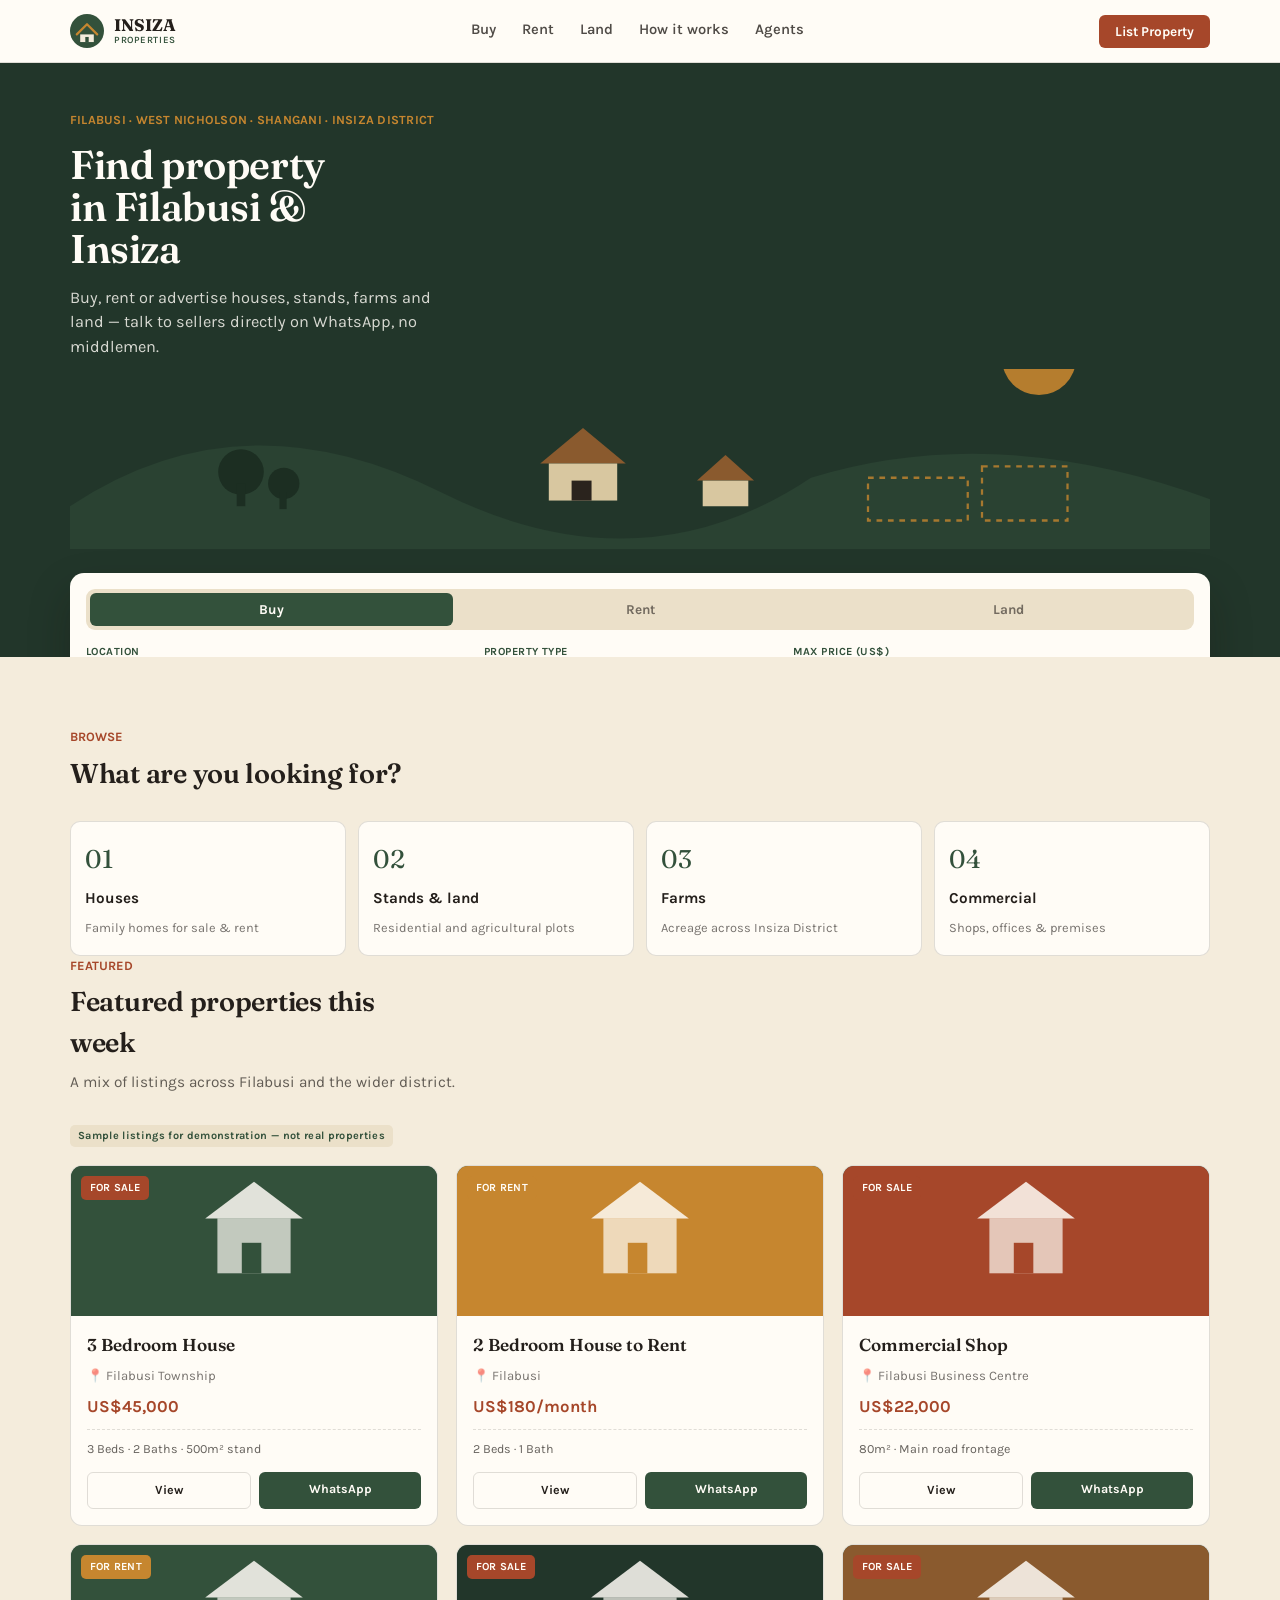
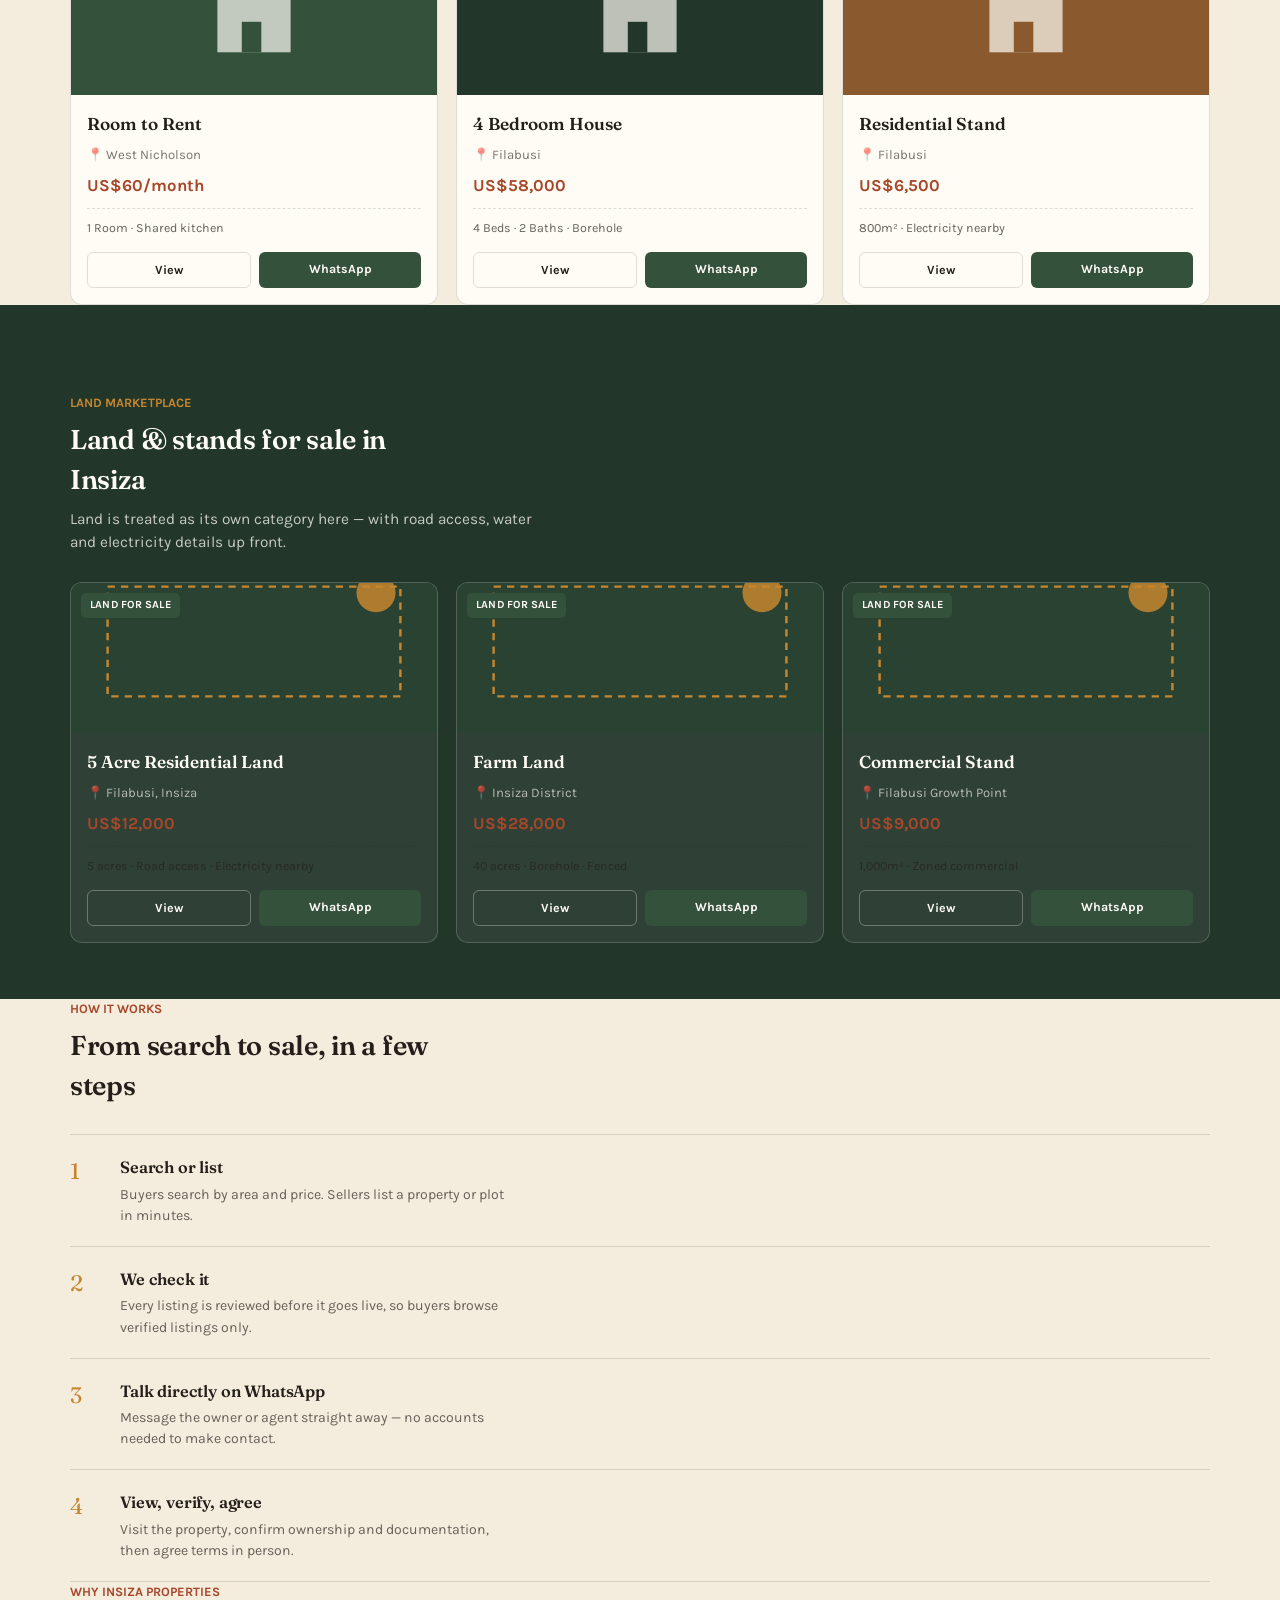
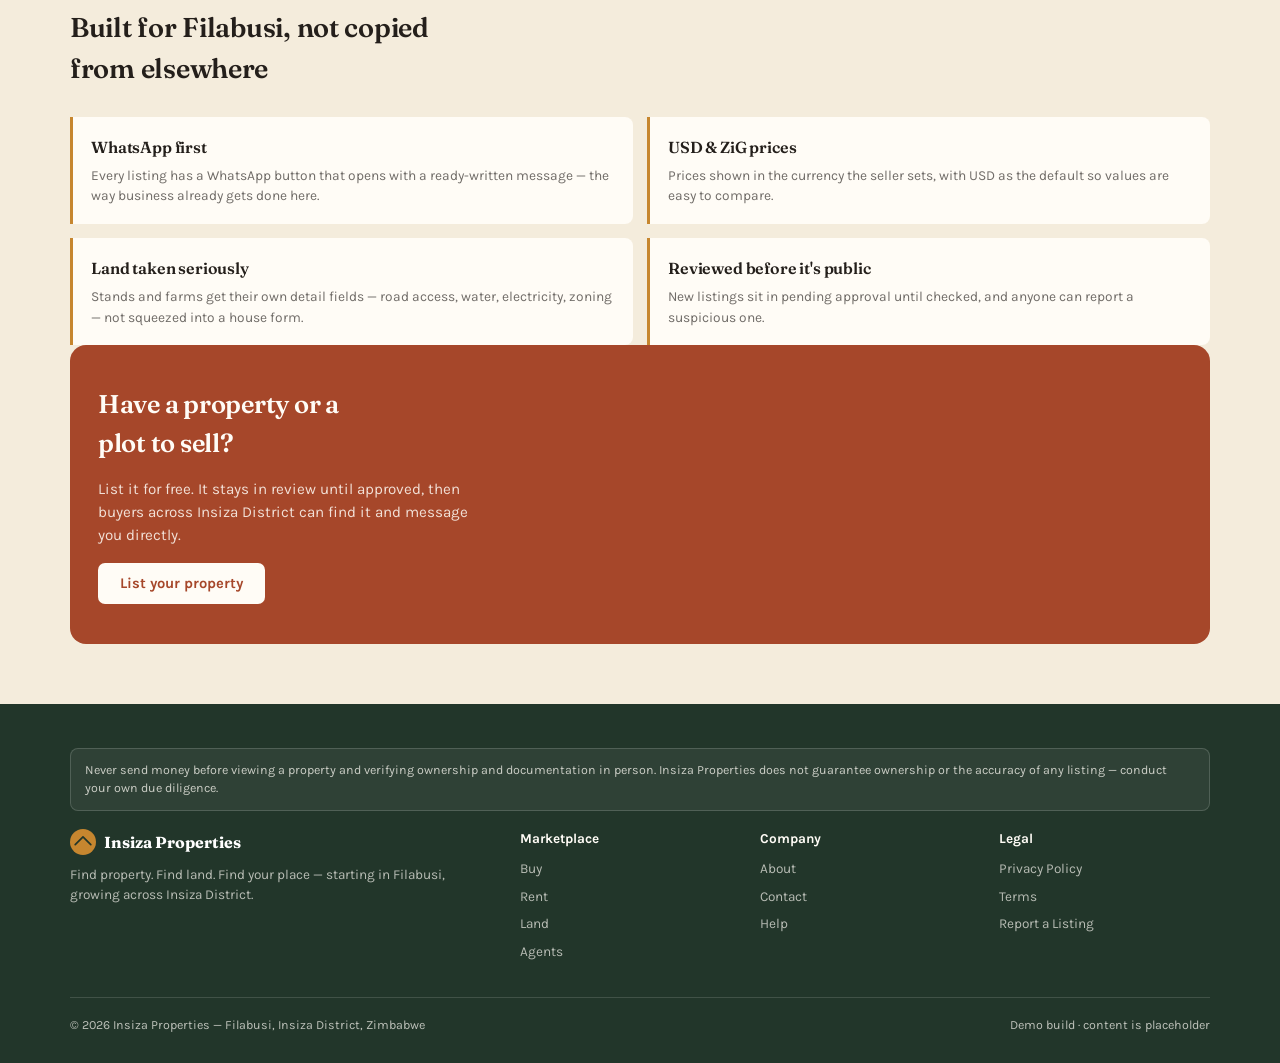
==== commit 3de3afca: "Update index-single-file.html" ====
--- a/index-single-file.html
+++ b/index-single-file.html
@@ -1,299 +1,515 @@
 <!DOCTYPE html>
 <html lang="en">
 <head>
-  <meta charset="UTF-8">
-  <meta name="viewport" content="width=device-width, initial-scale=1.0">
-  <meta name="description" content="FilaProperty — a modern property marketplace for Filabusi and surrounding areas in Zimbabwe.">
-  <title>FilaProperty | Find. Buy. Rent. Sell.</title>
-  <link rel="preconnect" href="https://fonts.googleapis.com">
-  <link rel="preconnect" href="https://fonts.gstatic.com" crossorigin>
-  <link href="https://fonts.googleapis.com/css2?family=DM+Sans:wght@400;500;600;700&family=Playfair+Display:ital,wght@0,500;0,600;0,700;1,500;1,600&display=swap" rel="stylesheet">
-  <style>
-*{box-sizing:border-box}
-:root{--ink:#29251f;--paper:#f7f3e9;--card:#fffdf7;--muted:#7c776c;--line:#ddd4c1;--green:#18372c;--green2:#244b3d;--gold:#c79a52;--rust:#8a3c22;--cream:#efe4d0}
-html{scroll-behavior:smooth}
-body{margin:0;background:var(--paper);color:var(--ink);font-family:"DM Sans",sans-serif}
-button,input,select,textarea{font:inherit}button{cursor:pointer}a{text-decoration:none;color:inherit}
-.hidden{display:none!important}
-:focus-visible{outline:2px solid var(--gold);outline-offset:3px}
-.site-header{position:sticky;top:0;z-index:30;min-height:70px;padding:12px clamp(16px,4vw,48px);background:rgba(247,243,233,.94);backdrop-filter:blur(12px);border-bottom:1px solid rgba(41,37,31,.08);display:flex;align-items:center;gap:22px;justify-content:space-between}
-.brand{display:flex;align-items:center;gap:10px;min-width:max-content}.brand-mark{width:38px;height:38px;border:1.5px solid var(--ink);display:grid;place-items:center;font-family:"Playfair Display",serif;font-size:21px;position:relative}.brand-mark:after{content:"";position:absolute;width:8px;height:8px;border-top:1.5px solid var(--ink);border-left:1.5px solid var(--ink);transform:rotate(45deg);top:-5px;background:var(--paper)}
-.brand strong{display:block;font-family:"Playfair Display",serif;font-size:18px;letter-spacing:.1px}.brand small{display:block;font-size:8px;letter-spacing:1.7px;color:var(--muted);margin-top:1px}
-.tabs{display:flex;gap:4px;align-items:center;overflow:auto}.tab-btn{border:0;background:transparent;color:#625d52;padding:9px 12px;border-radius:999px;font-size:12px;white-space:nowrap}.tab-btn:hover{background:#eee8da}.tab-btn.active{background:var(--green);color:#fff}
-.header-cta{border:0;background:var(--ink);color:#fff;padding:11px 16px;border-radius:8px;font-size:12px;font-weight:700;white-space:nowrap}
-main{max-width:1180px;margin:auto;padding:0 22px 36px}
-.hero{min-height:500px;margin:0 -22px;position:relative;overflow:hidden;background:linear-gradient(112deg,#17372d 0%,#1e4035 52%,#263f35 100%);color:#fff;padding:72px clamp(28px,7vw,82px);border-radius:0 0 28px 28px}
-.hero-pattern{position:absolute;inset:0;opacity:.14;background-image:linear-gradient(120deg,transparent 0 48%,rgba(255,255,255,.25) 48.2% 48.5%,transparent 48.7%),linear-gradient(30deg,transparent 0 65%,rgba(255,255,255,.16) 65.2% 65.5%,transparent 65.7%);background-size:120px 120px}
-.hero-copy{position:relative;z-index:2;max-width:590px}.eyebrow{font-size:10px;letter-spacing:2px;font-weight:700;color:#d4b57a;margin:0 0 12px}.eyebrow.dark{color:#8a6534}
-.hero h1{font-family:"Playfair Display",serif;font-size:clamp(42px,6vw,70px);line-height:.98;font-weight:500;margin:0 0 20px;letter-spacing:-1.8px}.hero h1 em{font-style:italic;color:#e7d2aa}
-.hero-sub{max-width:520px;color:#dce5dd;line-height:1.7;font-size:15px;margin:0 0 28px}.hero-actions{display:flex;gap:10px;flex-wrap:wrap}.btn{border:0;border-radius:8px;padding:12px 18px;font-weight:700;font-size:13px}.btn span{margin-left:10px}.btn-gold{background:var(--gold);color:#1f2a23}.btn-light-outline{background:transparent;border:1px solid rgba(255,255,255,.45);color:#fff}.btn-dark{background:var(--green);color:#fff}.hero-note{margin-top:25px;color:#b9c9c0;font-size:11px}.dot{display:inline-block;width:7px;height:7px;border-radius:50%;background:#d0ad69;margin-right:7px}
-.hero-architecture{position:absolute;right:-4%;bottom:-4%;width:50%;height:75%;opacity:.7}.house{position:absolute;border:2px solid rgba(239,228,208,.55);background:rgba(255,255,255,.03);transform:skewY(-5deg)}.house-back{width:75%;height:55%;right:2%;top:9%}.house-front{width:85%;height:48%;right:0;bottom:4%;border-left:0}.house-front i{display:block;height:100%;width:25%;border-left:1px solid rgba(239,228,208,.35);float:left}.pool{position:absolute;width:65%;height:11%;right:5%;bottom:0;border:1px solid rgba(215,184,122,.5);background:rgba(215,184,122,.12);transform:skewX(-18deg)}
-.search-card{position:relative;z-index:4;margin:-40px auto 0;background:var(--card);box-shadow:0 16px 40px rgba(30,25,18,.15);border:1px solid var(--line);border-radius:15px;padding:15px;display:grid;grid-template-columns:1.1fr 1fr 1fr auto;gap:10px;max-width:1000px}.search-field{padding:3px 10px}.search-field label,.filter-field label{display:block;font-size:10px;color:var(--muted);letter-spacing:.5px;margin-bottom:5px}.search-field input,.search-field select,.filter-field input,.filter-field select{width:100%;border:0;background:transparent;color:var(--ink);outline:none;padding:5px 0;font-size:13px}.search-btn{background:var(--green);color:#fff;border:0;border-radius:9px;padding:0 23px;font-weight:700}
-.stats-strip{margin:30px 0 34px;background:#e9e0cf;border:1px solid #d9cbb1;border-radius:14px;padding:17px;display:grid;grid-template-columns:repeat(4,1fr);text-align:center}.stat-num{font-family:"Playfair Display",serif;font-size:25px;color:var(--green)}.stat-label{font-size:10px;color:#756d60;margin-top:2px}
-.section-heading{display:flex;align-items:end;justify-content:space-between;gap:20px;margin-bottom:14px}.section-heading h2,.page-head h1{font-family:"Playfair Display",serif;font-weight:500;margin:0;font-size:30px}.section-heading>p{color:var(--muted);font-size:12px}.area-section{margin-bottom:40px}.area-chip-row{display:flex;gap:8px;flex-wrap:wrap}.chip,.soft-btn,.soft-select{border:1px solid var(--line);background:var(--card);color:var(--ink);border-radius:999px;padding:8px 13px;font-size:12px}.chip.active{background:var(--green);color:#fff;border-color:var(--green)}
-.listings-section{margin-bottom:42px}.search-row{display:flex;gap:9px;margin-bottom:14px}.search-input-wrap{flex:1;position:relative}.search-icon{position:absolute;left:12px;top:10px;color:var(--muted)}.search-row input{width:100%;border:1px solid var(--line);background:var(--card);border-radius:9px;padding:10px 12px 10px 34px;outline:none}.soft-btn,.soft-select{border-radius:9px;padding:10px 13px}.filters-panel{display:grid;grid-template-columns:repeat(4,1fr);gap:10px;background:var(--card);border:1px solid var(--line);border-radius:12px;padding:13px;margin-bottom:14px}.filter-field{border:1px solid var(--line);border-radius:8px;padding:7px 10px}
-.grid{display:grid;grid-template-columns:repeat(auto-fill,minmax(235px,1fr));gap:15px}.card{background:var(--card);border:1px solid var(--line);border-radius:13px;overflow:hidden;cursor:pointer;transition:.16s ease;box-shadow:0 2px 0 rgba(0,0,0,.02)}.card:hover{transform:translateY(-3px);box-shadow:0 12px 25px rgba(41,37,31,.1)}.card.featured{border:2px solid var(--gold)}.card-image{height:170px;position:relative;display:grid;place-items:center;overflow:hidden}.card-image img{width:100%;height:100%;object-fit:cover}.tone-coral{background:#e8d5c9}.tone-green{background:#d7e0cf}.tone-amber{background:#ead8ae}.placeholder-icon{font-size:30px;opacity:.45}.card-badge{position:absolute;left:9px;font-size:9px;padding:4px 7px;border-radius:999px;font-weight:700}.badge-featured{top:9px;background:var(--gold);color:#38290f}.badge-verified{background:var(--green);color:#fff;display:flex;gap:3px}.badge-type{position:absolute;bottom:9px;left:9px;background:rgba(24,55,44,.92);color:#fff;font-size:9px;padding:4px 8px;border-radius:999px}.badge-photocount{position:absolute;bottom:9px;right:9px;background:rgba(24,55,44,.78);color:#fff;font-size:9px;padding:4px 7px;border-radius:999px}.fav-btn{position:absolute;right:9px;top:9px;width:30px;height:30px;border:0;border-radius:50%;background:rgba(255,253,247,.9);font-size:14px}.card-body{padding:13px}.card-title{font-size:14px;font-weight:700;line-height:1.35;margin-bottom:5px}.card-location{font-size:11px;color:var(--muted);margin-bottom:8px}.card-price{font-family:"DM Sans",sans-serif;font-weight:700;color:var(--rust);font-size:15px}.empty-msg{text-align:center;padding:55px;color:var(--muted);grid-column:1/-1;background:var(--card);border:1px dashed var(--line);border-radius:12px}
-.feature-row{display:grid;grid-template-columns:repeat(4,1fr);gap:13px;margin:35px 0}.feature-item{background:var(--card);border:1px solid var(--line);padding:18px;border-radius:12px}.feature-icon{font-size:22px;color:var(--rust);margin-bottom:10px}.feature-item h3{font-size:14px;margin:0 0 5px}.feature-item p{font-size:12px;line-height:1.55;color:var(--muted);margin:0}
-.about-strip{background:#eadfcd;border:1px solid #dcccb0;border-radius:17px;padding:28px;display:flex;align-items:center;gap:20px;margin-bottom:10px}.about-card-mark{width:68px;height:68px;border:1px solid var(--green);display:grid;place-items:center;font-family:"Playfair Display",serif;font-size:30px;color:var(--green);flex:none}.about-text{flex:1}.about-text h2{font-family:"Playfair Display",serif;font-weight:500;font-size:27px;margin:0 0 8px}.about-text p:last-child{font-size:13px;line-height:1.65;color:#665f53;margin:0;max-width:650px}
-.page-head{padding:48px 0 22px}.page-head h1{font-size:40px;margin-bottom:6px}.page-head p:last-child{color:var(--muted);font-size:13px}.centered-msg{max-width:520px;margin:20px auto 60px;text-align:center;background:var(--card);border:1px solid var(--line);border-radius:15px;padding:35px}.gate-icon{margin:auto auto 12px;width:55px;height:55px;border:1px solid var(--green);display:grid;place-items:center;font-family:"Playfair Display",serif;font-size:25px;color:var(--green)}
-.form{max-width:650px;margin:10px auto 60px;background:var(--card);border:1px solid var(--line);border-radius:15px;padding:22px;display:flex;flex-direction:column;gap:12px}.form label{font-size:12px;font-weight:600}.form input,.form select,.form textarea,.mini-form input{width:100%;margin-top:5px;padding:10px;border:1px solid var(--line);border-radius:8px;background:#fffefa;outline:none}.form textarea{resize:vertical}.row{display:flex;gap:10px}.row>*{flex:1}.posting-as,.hint{font-size:12px;color:var(--muted);margin:0}.photo-upload-field,.feature-box{border:1px dashed #cfc3aa;border-radius:10px;padding:13px}.photo-upload-label{display:block;margin:0 0 8px!important}.photo-upload-field input[type=file]{padding:0;border:0}.photo-preview-grid{display:flex;gap:8px;flex-wrap:wrap;margin-top:10px}.photo-thumb{width:70px;height:70px;border-radius:8px;overflow:hidden;position:relative;border:1px solid var(--line)}.photo-thumb img{width:100%;height:100%;object-fit:cover}.remove-thumb{position:absolute;right:3px;top:3px;border:0;background:rgba(24,55,44,.85);color:#fff;border-radius:50%;width:19px;height:19px;font-size:10px}.feature-box p{font-size:12px;line-height:1.5;margin:0 0 8px;color:#665f53}.checkbox-row{display:flex!important;align-items:center;gap:8px}.checkbox-row input{width:auto!important;margin:0!important}.ecocash-box{border-top:1px solid var(--line);margin-top:10px;padding-top:10px}.ecocash-box input{margin-bottom:7px}.btn-gold{background:var(--gold);border:0;border-radius:8px;padding:10px;width:100%;font-weight:700}.paid-msg,.success-msg{color:#39702c;font-size:12px}.error-msg{color:#a62f2f;font-size:12px}.account-card{max-width:430px;margin:15px auto 70px;background:var(--card);border:1px solid var(--line);border-radius:15px;padding:25px;text-align:center}.avatar{width:58px;height:58px;border-radius:50%;background:#e9ddc7;color:var(--green);display:grid;place-items:center;margin:0 auto 10px;font-family:"Playfair Display",serif;font-size:25px}.account-name{font-weight:700}.account-phone,.account-stats{color:var(--muted);font-size:12px;margin:4px 0 12px}.mini-form{display:flex;flex-direction:column;gap:9px;margin-top:16px}.mini-form input{margin:0}.modal-backdrop{position:fixed;inset:0;z-index:60;background:rgba(20,25,21,.62);display:flex;align-items:flex-end;justify-content:center}.modal-card{width:min(540px,100%);max-height:92vh;overflow:auto;background:var(--paper);border-radius:18px 18px 0 0}.modal-image{height:280px;position:relative;display:grid;place-items:center}.modal-image img{width:100%;height:100%;object-fit:cover}.modal-close{position:absolute;right:12px;top:12px;width:32px;height:32px;border:0;border-radius:50%;background:rgba(255,253,247,.9)}.modal-thumb-strip{display:flex;gap:6px;padding:10px 20px 0;overflow:auto}.modal-thumb-strip img{width:58px;height:58px;object-fit:cover;border-radius:7px;border:2px solid transparent;cursor:pointer}.modal-thumb-strip img.active-thumb{border-color:var(--green)}.modal-body{padding:20px}.modal-kicker{font-size:10px;letter-spacing:1px;color:var(--muted);text-transform:uppercase}.modal-title{font-family:"Playfair Display",serif;font-size:27px;font-weight:500;margin:5px 0}.modal-location{font-size:12px;color:var(--muted)}.modal-price{font-size:23px;font-weight:700;color:var(--rust);margin:12px 0}.modal-facts{display:flex;gap:15px;font-size:12px;margin-bottom:14px}.modal-desc{font-size:13px;line-height:1.65}.modal-footer{border-top:1px solid var(--line);padding-top:14px;display:flex;align-items:center;justify-content:space-between;gap:10px}.modal-agent-label{font-size:10px;color:var(--muted)}.modal-agent-name{font-weight:700;font-size:13px}.modal-actions{display:flex;gap:7px}.modal-fav-btn{width:40px;border:1px solid var(--line);background:var(--card);border-radius:50%}.modal-call-btn{padding:10px 13px;background:var(--green);color:#fff;border-radius:8px;font-size:12px;font-weight:700}
-.site-footer{background:#172d25;color:#dbe2dc;padding:35px 22px 18px;margin-top:35px}.footer-inner{max-width:1180px;margin:auto;display:grid;grid-template-columns:2fr 1fr 1fr;gap:30px}.footer-brand .brand-mark{border-color:#dbe2dc;color:#fff}.footer-brand .brand-mark:after{border-color:#dbe2dc;background:#172d25}.footer-brand strong{color:#fff}.footer-brand small{color:#9eb0a6}.site-footer p{font-size:12px;color:#9eb0a6;line-height:1.6}.footer-inner>div>strong{font-size:12px;color:#fff}.footer-link{display:block;border:0;background:none;color:#9eb0a6;padding:6px 0;font-size:12px}.footer-link:hover{color:#fff}.footer-bottom{max-width:1180px;margin:25px auto 0;padding-top:15px;border-top:1px solid rgba(255,255,255,.1);font-size:10px;color:#81968c}
-@media(max-width:820px){.site-header{flex-wrap:wrap}.tabs{order:3;width:100%;justify-content:center}.hero-architecture{opacity:.22;width:80%}.search-card{grid-template-columns:1fr 1fr}.search-btn{min-height:43px}.stats-strip{grid-template-columns:repeat(2,1fr);gap:15px}.feature-row{grid-template-columns:repeat(2,1fr)}.filters-panel{grid-template-columns:repeat(2,1fr)}.footer-inner{grid-template-columns:1fr 1fr}}
-@media(max-width:560px){main{padding-left:14px;padding-right:14px}.hero{margin:0 -14px;padding:55px 25px 90px;min-height:560px}.hero h1{font-size:45px}.hero-architecture{display:none}.search-card{margin:-55px 4px 0;grid-template-columns:1fr}.search-btn{padding:12px}.section-heading{align-items:start;flex-direction:column;gap:5px}.search-row{flex-wrap:wrap}.search-input-wrap{flex-basis:100%}.soft-select{flex:1}.grid{grid-template-columns:1fr}.feature-row{grid-template-columns:1fr}.about-strip{align-items:flex-start;flex-direction:column}.row{flex-direction:column}.footer-inner{grid-template-columns:1fr}.header-cta{display:none}.tabs{justify-content:flex-start}}
-
+<meta charset="UTF-8">
+<meta name="viewport" content="width=device-width, initial-scale=1.0">
+<title>Insiza Properties — Find Property. Find Land. Find Your Place.</title>
+<link rel="preconnect" href="https://fonts.googleapis.com">
+<link href="https://fonts.googleapis.com/css2?family=Fraunces:opsz,wght@9..144,400;9..144,500;9..144,600;9..144,700&family=Karla:wght@400;500;600;700&display=swap" rel="stylesheet">
+<style>
+:root{
+--ink:#241F1B;
+--green:#33513B;
+--green-deep:#22362A;
+--ochre:#C6862F;
+--clay:#A6472A;
+--paper:#F4ECDC;
+--paper-2:#EBE0C9;
+--white:#FFFCF6;
+--line: rgba(36,31,27,0.14);
+}
+*{box-sizing:border-box; margin:0; padding:0;}
+body{
+font-family:'Karla', sans-serif;
+color:var(--ink);
+background:var(--paper);
+line-height:1.5;
+-webkit-font-smoothing:antialiased;
+}
+h1,h2,h3,.display{
+font-family:'Fraunces', serif;
+font-weight:600;
+letter-spacing:-0.01em;
+}
+a{color:inherit; text-decoration:none;}
+img{max-width:100%; display:block;}
+.wrap{max-width:1180px; margin:0 auto; padding:0 20px;}
+button{font-family:inherit; cursor:pointer;}
+
+/* ---------- NAV ---------- */
+nav{
+background:var(--white);
+border-bottom:1px solid var(--line);
+position:sticky; top:0; z-index:50;
+}
+.nav-inner{
+display:flex; align-items:center; justify-content:space-between;
+padding:14px 20px; max-width:1180px; margin:0 auto;
+gap:12px;
+}
+.logo{display:flex; align-items:center; gap:10px;}
+.logo-mark{
+width:34px; height:34px; flex-shrink:0;
+}
+.logo-text{font-family:'Fraunces', serif; font-weight:700; font-size:1.05rem; line-height:1.1;}
+.logo-text span{display:block; font-family:'Karla',sans-serif; font-weight:600; font-size:0.6rem; letter-spacing:0.06em; color:var(--green); text-transform:uppercase;}
+.nav-links{display:none; gap:26px; font-size:0.92rem; font-weight:600;}
+.nav-links a{opacity:0.8; padding:4px 0; border-bottom:2px solid transparent;}
+.nav-links a:hover{opacity:1; border-color:var(--ochre);}
+.nav-cta{
+background:var(--clay); color:var(--white); padding:9px 16px; border-radius:6px;
+font-weight:700; font-size:0.85rem; white-space:nowrap; border:none;
+}
+@media(min-width:860px){ .nav-links{display:flex;} }
+
+/* ---------- HERO ---------- */
+.hero{
+background:var(--green-deep);
+color:var(--white);
+position:relative;
+overflow:hidden;
+padding:44px 0 0;
+}
+.hero-inner{ max-width:1180px; margin:0 auto; padding:0 20px; position:relative; z-index:2;}
+.hero-eyebrow{
+display:inline-block; font-size:0.78rem; font-weight:700; color:var(--ochre);
+letter-spacing:0.02em; margin-bottom:14px;
+}
+.hero h1{
+font-size:2.5rem; line-height:1.05; max-width:11ch; color:var(--white);
+}
+.hero p{
+margin-top:16px; font-size:1.02rem; max-width:38ch; color:rgba(255,252,246,0.82);
+}
+.hero-scene{
+margin-top:10px; height:180px; position:relative;
+}
+.hero-scene svg{ width:100%; height:100%; display:block; }
+
+/* search card */
+.search-card{
+background:var(--white); color:var(--ink);
+border-radius:14px; padding:16px;
+margin:24px 0 -64px;
+box-shadow:0 20px 40px rgba(20,15,10,0.25);
+position:relative; z-index:3;
+}
+.tabs{ display:flex; gap:6px; background:var(--paper-2); padding:4px; border-radius:9px; margin-bottom:14px;}
+.tab{
+flex:1; text-align:center; padding:9px 4px; border-radius:6px; font-weight:700; font-size:0.85rem;
+border:none; background:transparent; color:var(--ink); opacity:0.6;
+}
+.tab.active{ background:var(--green); color:var(--white); opacity:1;}
+.search-grid{ display:grid; grid-template-columns:1fr; gap:10px;}
+@media(min-width:700px){ .search-grid{grid-template-columns: 1.3fr 1fr 1fr auto;} }
+.field{ display:flex; flex-direction:column; gap:4px;}
+.field label{ font-size:0.68rem; font-weight:700; text-transform:uppercase; letter-spacing:0.04em; color:var(--green);}
+.field select, .field input{
+border:1px solid var(--line); border-radius:7px; padding:10px 10px; font-size:0.92rem;
+font-family:inherit; background:var(--white); color:var(--ink);
+}
+.search-btn{
+background:var(--clay); color:var(--white); border:none; border-radius:7px;
+padding:10px 22px; font-weight:700; font-size:0.92rem; align-self:end;
+}
+
+section{ padding:88px 0 56px; }
+.section-head{ margin-bottom:28px; }
+.section-head .kicker{ color:var(--clay); font-weight:700; font-size:0.8rem; margin-bottom:6px; display:block;}
+.section-head h2{ font-size:1.7rem; max-width:20ch;}
+.section-head p{ margin-top:8px; color:rgba(36,31,27,0.7); max-width:52ch; font-size:0.96rem;}
+
+/* browse categories */
+.cat-row{ display:grid; grid-template-columns:repeat(2,1fr); gap:12px;}
+@media(min-width:700px){ .cat-row{grid-template-columns:repeat(4,1fr);} }
+.cat-card{
+background:var(--white); border:1px solid var(--line); border-radius:10px;
+padding:18px 14px; display:flex; flex-direction:column; gap:8px;
+}
+.cat-card .n{ font-family:'Fraunces',serif; font-size:1.6rem; color:var(--green);}
+.cat-card .t{ font-weight:700; font-size:0.95rem;}
+.cat-card .d{ font-size:0.8rem; color:rgba(36,31,27,0.62);}
+
+/* listings */
+.demo-flag{
+display:inline-block; background:var(--paper-2); color:var(--green); font-size:0.68rem; font-weight:700;
+padding:3px 8px; border-radius:5px; letter-spacing:0.03em; margin-bottom:18px;
+}
+.listing-grid{ display:grid; grid-template-columns:1fr; gap:18px;}
+@media(min-width:700px){ .listing-grid{grid-template-columns:repeat(2,1fr);} }
+@media(min-width:1020px){ .listing-grid{grid-template-columns:repeat(3,1fr);} }
+.card{
+background:var(--white); border:1px solid var(--line); border-radius:12px; overflow:hidden;
+display:flex; flex-direction:column;
+}
+.card-media{
+height:150px; position:relative; background:var(--green);
+}
+.card-media svg{ width:100%; height:100%; }
+.badge{
+position:absolute; top:10px; left:10px; padding:4px 9px; border-radius:5px;
+font-size:0.68rem; font-weight:700; letter-spacing:0.02em;
+}
+.badge.sale{ background:var(--clay); color:var(--white);}
+.badge.rent{ background:var(--ochre); color:var(--white);}
+.badge.land{ background:var(--green); color:var(--white);}
+.card-body{ padding:16px; display:flex; flex-direction:column; gap:8px; flex:1;}
+.card-title{ font-family:'Fraunces',serif; font-weight:600; font-size:1.08rem;}
+.card-loc{ font-size:0.82rem; color:rgba(36,31,27,0.62);}
+.card-price{ font-weight:700; color:var(--clay); font-size:1.05rem;}
+.card-specs{ display:flex; gap:12px; font-size:0.78rem; color:rgba(36,31,27,0.7); border-top:1px dashed var(--line); padding-top:10px; margin-top:2px;}
+.card-actions{ display:flex; gap:8px; margin-top:auto; padding-top:6px;}
+.btn-sm{
+flex:1; text-align:center; padding:8px 6px; border-radius:6px; font-size:0.78rem; font-weight:700; border:1px solid var(--line);
+}
+.btn-sm.whatsapp{ background:var(--green); color:var(--white); border:none;}
+
+.hidden{ display:none !important; }
+
+/* land spotlight */
+.land-band{ background:var(--green-deep); color:var(--white); }
+.land-band .section-head h2, .land-band .section-head .kicker{ color:var(--white); }
+.land-band .section-head .kicker{ color:var(--ochre); }
+.land-band .section-head p{ color:rgba(255,252,246,0.75);}
+.land-band .card{ background:rgba(255,252,246,0.06); border-color:rgba(255,252,246,0.18);}
+.land-band .card-title{ color:var(--white);}
+.land-band .card-loc{ color:rgba(255,252,246,0.65);}
+.land-band .btn-sm{ border-color:rgba(255,252,246,0.3); color:var(--white);}
+
+/* how it works */
+.steps{ display:grid; grid-template-columns:1fr; gap:0; border-top:1px solid var(--line);}
+.step{ display:flex; gap:16px; padding:20px 0; border-bottom:1px solid var(--line);}
+.step .idx{ font-family:'Fraunces',serif; font-size:1.4rem; color:var(--ochre); width:34px; flex-shrink:0;}
+.step h3{ font-size:1.02rem; margin-bottom:4px;}
+.step p{ font-size:0.88rem; color:rgba(36,31,27,0.68); max-width:48ch;}
+
+/* why */
+.why-row{ display:grid; grid-template-columns:1fr; gap:14px;}
+@media(min-width:700px){ .why-row{grid-template-columns:repeat(2,1fr);} }
+.why-card{ padding:18px; border-left:3px solid var(--ochre); background:var(--white); border-radius:0 8px 8px 0;}
+.why-card h3{ font-size:1rem; margin-bottom:6px;}
+.why-card p{ font-size:0.86rem; color:rgba(36,31,27,0.65);}
+
+/* cta */
+.cta-band{
+background:var(--clay); color:var(--white); border-radius:16px; padding:40px 28px;
+text-align:left; margin:0 20px 0; max-width:1140px; margin-left:auto; margin-right:auto;
+display:flex; flex-direction:column; gap:16px; align-items:flex-start;
+}
+.cta-band h2{ color:var(--white); font-size:1.6rem; max-width:16ch;}
+.cta-band p{ color:rgba(255,252,246,0.85); max-width:44ch; font-size:0.95rem;}
+.cta-btn{ background:var(--white); color:var(--clay); padding:12px 22px; border-radius:7px; font-weight:700; border:none; font-size:0.92rem;}
+
+footer{ background:var(--green-deep); color:rgba(255,252,246,0.7); padding:44px 0 28px; margin-top:60px;}
+.foot-grid{ display:grid; grid-template-columns:1fr; gap:28px; margin-bottom:28px;}
+@media(min-width:700px){ .foot-grid{grid-template-columns:2fr 1fr 1fr 1fr;} }
+.foot-col h4{ color:var(--white); font-size:0.85rem; margin-bottom:10px; font-weight:700;}
+.foot-col a, .foot-col p{ display:block; font-size:0.85rem; margin-bottom:7px; color:rgba(255,252,246,0.68);}
+.foot-logo{ display:flex; align-items:center; gap:8px; margin-bottom:10px;}
+.foot-bottom{ border-top:1px solid rgba(255,252,246,0.14); padding-top:18px; font-size:0.78rem; display:flex; flex-wrap:wrap; justify-content:space-between; gap:8px;}
+.safety-note{
+font-size:0.78rem; background:rgba(255,252,246,0.06); border:1px solid rgba(255,252,246,0.16);
+padding:12px 14px; border-radius:8px; margin-bottom:18px; color:rgba(255,252,246,0.75);
+}
 </style>
 </head>
 <body>
-  <header class="site-header">
-    <a class="brand" href="#" data-goto="browse" aria-label="FilaProperty home">
-      <span class="brand-mark">F</span>
-      <span><strong>FilaProperty</strong><small>PROPERTY MARKETPLACE</small></span>
-    </a>
-    <nav class="tabs" aria-label="Main navigation">
-      <button class="tab-btn active" data-view="browse">Explore</button>
-      <button class="tab-btn" data-view="favorites">Saved</button>
-      <button class="tab-btn" data-view="add">Sell / List</button>
-      <button class="tab-btn" data-view="account">Account</button>
-    </nav>
-    <button class="header-cta" data-goto="add">List a Property</button>
-  </header>
-
-  <main>
-    <section id="view-browse" class="view">
-      <section class="hero">
-        <div class="hero-pattern" aria-hidden="true"></div>
-        <div class="hero-copy">
-          <p class="eyebrow">FILABUSI • INSIZA • MATEBELELAND SOUTH</p>
-          <h1>Property that feels <em>closer to home.</em></h1>
-          <p class="hero-sub">Discover homes, stands, agricultural land and commercial opportunities across Filabusi and surrounding communities.</p>
-          <div class="hero-actions">
-            <button class="btn btn-gold" id="heroExploreBtn">Explore properties <span>↗</span></button>
-            <button class="btn btn-light-outline" data-goto="add">List your property</button>
-          </div>
-          <div class="hero-note"><span class="dot"></span> Built for local buyers, sellers, owners and agents.</div>
-        </div>
-        <div class="hero-architecture" aria-hidden="true">
-          <div class="house house-back"></div>
-          <div class="house house-front"><i></i><i></i><i></i><i></i></div>
-          <div class="pool"></div>
-        </div>
-      </section>
-
-      <section class="search-card" aria-label="Property search">
-        <div class="search-field">
-          <label>Area</label>
-          <select id="heroLocation"><option>All areas</option></select>
-        </div>
-        <div class="search-field">
-          <label>Looking for</label>
-          <select id="heroType">
-            <option value="all">Anything</option>
-            <option value="sale">For sale</option>
-            <option value="rent">For rent</option>
-          </select>
-        </div>
-        <div class="search-field">
-          <label>Maximum price</label>
-          <input id="heroMaxPrice" type="number" min="0" placeholder="Any price">
-        </div>
-        <button class="search-btn" id="heroSearchBtn">Search <span>⌕</span></button>
-      </section>
-
-      <section class="stats-strip" id="statsStrip"></section>
-
-      <section class="area-section">
-        <div class="section-heading">
-          <div><p class="eyebrow dark">EXPLORE LOCALLY</p><h2>Start with an area</h2></div>
-          <p>Search where you know the community.</p>
-        </div>
-        <div class="area-chip-row" id="areaChips"></div>
-      </section>
-
-      <section id="listingsAnchor" class="listings-section">
-        <div class="section-heading">
-          <div><p class="eyebrow dark">PROPERTY MARKET</p><h2>Available properties</h2></div>
-          <div class="results-row"><span class="results-count" id="resultsCount"></span></div>
-        </div>
-        <div class="search-row">
-          <div class="search-input-wrap"><span class="search-icon">⌕</span><input id="searchInput" type="search" placeholder="Search by property or area"></div>
-          <button id="filtersToggle" class="soft-btn">Filters</button>
-          <select id="sortBy" class="soft-select" aria-label="Sort properties">
-            <option value="newest">Newest</option><option value="price-asc">Price: low to high</option><option value="price-desc">Price: high to low</option>
-          </select>
-        </div>
-        <div id="filtersPanel" class="filters-panel hidden">
-          <div class="filter-field"><label>Area</label><select id="filterLocation"><option>All areas</option></select></div>
-          <div class="filter-field"><label>Listing type</label><select id="filterType"><option value="all">All</option><option value="sale">For sale</option><option value="rent">For rent</option></select></div>
-          <div class="filter-field"><label>Property type</label><select id="filterCategory"><option>All types</option></select></div>
-          <div class="filter-field"><label>Maximum price</label><input id="filterMaxPrice" type="number" min="0" placeholder="Any price"></div>
-        </div>
-        <div id="browseGrid" class="grid"></div>
-      </section>
-
-      <section class="feature-row">
-        <article class="feature-item"><div class="feature-icon">⌂</div><h3>Local knowledge</h3><p>Listings organized around the places and communities buyers actually know.</p></article>
-        <article class="feature-item"><div class="feature-icon">✓</div><h3>Clear information</h3><p>See price, location, property type, size and seller contact in one place.</p></article>
-        <article class="feature-item"><div class="feature-icon">♡</div><h3>Save favourites</h3><p>Keep interesting properties close while you compare your options.</p></article>
-        <article class="feature-item"><div class="feature-icon">↗</div><h3>Simple listings</h3><p>Owners and agents can publish property details and photos from any device.</p></article>
-      </section>
-
-      <section class="about-strip">
-        <div class="about-card-mark">F</div>
-        <div class="about-text">
-          <p class="eyebrow dark">WHY FILAPROPERTY</p>
-          <h2>A property marketplace made for the local market.</h2>
-          <p>FilaProperty connects people looking to buy, rent or sell with property opportunities around Filabusi and nearby areas — with a clean, simple experience designed for mobile first.</p>
-        </div>
-        <button class="btn btn-dark" data-goto="add">Post a listing <span>↗</span></button>
-      </section>
-    </section>
-
-    <section id="view-favorites" class="view hidden">
-      <div class="page-head"><p class="eyebrow dark">YOUR SHORTLIST</p><h1>Saved properties</h1><p>Properties you have saved on this device.</p></div>
-      <div id="favoritesGrid" class="grid"></div>
-    </section>
-
-    <section id="view-add" class="view hidden">
-      <div class="page-head"><p class="eyebrow dark">SELL • RENT • ADVERTISE</p><h1>List a property</h1><p>Reach people searching for property in your area.</p></div>
-      <div id="addLoggedOut" class="centered-msg">
-        <div class="gate-icon">F</div><h2>Create an account first</h2><p>Your name and phone number are used to identify the person who posted the listing.</p><button class="btn btn-dark" data-goto="account">Create account</button>
-      </div>
-      <form id="addForm" class="form hidden">
-        <p class="posting-as">Posting as <strong id="postingAsName"></strong></p>
-        <div class="row"><div><label>Listing type</label><select id="f_listingType"><option value="sale">For sale</option><option value="rent">For rent</option></select></div><div><label>Currency</label><select id="f_currency"><option>USD</option><option>ZWL</option></select></div></div>
-        <label>Property title<input id="f_title" required placeholder="e.g. 3-bedroom home near Filabusi centre"></label>
-        <div class="row"><div><label>Property type<select id="f_category"></select></label></div><div><label>Area<select id="f_location"></select></label></div></div>
-        <div class="row"><div><label>Price<input id="f_price" type="number" min="1" required placeholder="18000"></label></div><div><label>Size<input id="f_size" required placeholder="1200 sqm"></label></div></div>
-        <label>Bedrooms <span class="hint-inline">(leave blank if not applicable)</span><input id="f_bedrooms" type="number" min="0" placeholder="3"></label>
-        <label>Description<textarea id="f_description" rows="5" required placeholder="Describe the property, access, utilities, nearby landmarks and any important terms."></textarea></label>
-        <label>Contact phone<input id="f_agentPhone" required placeholder="+263 7x xxx xxxx"></label>
-
-        <div class="photo-upload-field"><label class="photo-upload-label" for="f_photos">Property photos <span class="hint-inline">(up to 5)</span></label><input id="f_photos" type="file" accept="image/*" multiple><div id="photoPreviewGrid" class="photo-preview-grid"></div></div>
-
-        <div class="feature-box">
-          <p><strong>Featured listing — $30</strong><br>Place your property at the top of search results.</p>
-          <label class="checkbox-row"><input id="f_featured" type="checkbox"> Feature this listing</label>
-          <div id="ecocashBox" class="ecocash-box hidden">
-            <input id="ecocashNumber" placeholder="EcoCash number">
-            <button type="button" id="payBtn" class="btn-gold">Pay via EcoCash</button>
-            <p id="ecocashUnpaid" class="hint">Demo payment flow. Connect a secure payment backend before accepting real money.</p>
-            <p id="ecocashPaid" class="paid-msg hidden">✓ Payment confirmed for this session.</p>
-          </div>
-        </div>
-        <p id="formError" class="error-msg hidden"></p><p id="formSuccess" class="success-msg hidden">✓ Listing posted successfully.</p>
-        <button class="btn btn-dark" type="submit">Publish listing</button>
-      </form>
-    </section>
-
-    <section id="view-account" class="view hidden">
-      <div class="page-head"><p class="eyebrow dark">YOUR ACCOUNT</p><h1>Account</h1><p>Manage the simple profile used for your listings.</p></div>
-      <div class="account-card">
-        <div id="accountLoggedOut">
-          <div class="avatar">F</div><h2>Create your account</h2><p>Use your name and phone number to post property listings.</p>
-          <form id="accountForm" class="mini-form"><input id="acc_name" required placeholder="Full name"><input id="acc_phone" required placeholder="Phone number"><p id="authError" class="error-msg hidden"></p><button class="btn btn-dark" type="submit">Save account</button></form>
-        </div>
-        <div id="accountLoggedIn" class="hidden">
-          <div class="avatar" id="avatarLetter">F</div><div class="account-name" id="accountName"></div><div class="account-phone" id="accountPhone"></div><div class="account-stats" id="accountStats"></div><button id="signOutBtn" class="soft-btn">Sign out</button>
-        </div>
-      </div>
-    </section>
-  </main>
-
-  <div id="modalBackdrop" class="modal-backdrop hidden">
-    <div id="modalCard" class="modal-card" role="dialog" aria-modal="true" aria-label="Property details"></div>
-  </div>
-
-  <footer class="site-footer">
-    <div class="footer-inner">
-      <div><a class="brand footer-brand" href="#" data-goto="browse"><span class="brand-mark">F</span><span><strong>FilaProperty</strong><small>PROPERTY MARKETPLACE</small></span></a><p>Property opportunities, closer to home.</p></div>
-      <div><strong>Explore</strong><button class="footer-link" data-goto="browse">Properties</button><button class="footer-link" data-goto="favorites">Saved properties</button><button class="footer-link" data-goto="add">List a property</button></div>
-      <div><strong>Areas</strong><p id="footerAreas"></p></div>
-    </div>
-    <div class="footer-bottom">© <span id="footerYear"></span> FilaProperty. Built for Zimbabwe's local property market.</div>
-  </footer>
-
-  <script>
-// ===================== FilaProperty =====================
-// Put your Supabase project values here after creating the database.
-// Never put a Supabase SERVICE ROLE key in this file.
-const SUPABASE_URL = "";
-const SUPABASE_ANON_KEY = "";
-
-const LOCATIONS = ["Filabusi Town","Mbalabala","Fort Rixon","Avoca","Insiza Rural","Maphisa Road"];
-const CATEGORIES = ["Residential stand","House","Agricultural plot","Commercial stand"];
-const FEATURED_FEE = 30, MAX_PHOTOS = 5, MAX_PHOTO_DIMENSION = 900, PHOTO_JPEG_QUALITY = .72;
-
-const SEED_PROPERTIES = [
-{id:"p1",title:"3-bedroom brick home, fenced yard",listingType:"sale",category:"House",price:18000,currency:"USD",location:"Filabusi Town",size:"1200 sqm stand",bedrooms:3,description:"Solid brick-under-tile home close to the growth point. Borehole on site, fruit trees, durawall fencing.",agentName:"Thabani Moyo",agentPhone:"+263 77 123 4567",verified:true,featured:false,tone:"coral",photos:[],createdAt:6},
-{id:"p2",title:"Residential stand, ready to build",listingType:"sale",category:"Residential stand",price:3500,currency:"USD",location:"Mbalabala",size:"800 sqm",bedrooms:null,description:"Cleared, pegged stand along the Mbalabala road. Offer letter available, close to clinic and school.",agentName:"Nomvula Ncube",agentPhone:"+263 71 234 5678",verified:true,featured:false,tone:"green",photos:[],createdAt:5},
-{id:"p3",title:"2-bedroom cottage to let",listingType:"rent",category:"House",price:90,currency:"USD",location:"Filabusi Town",size:"—",bedrooms:2,description:"Quiet cottage with own entrance, water tank, and solar backup. Ideal for a small family or teacher posting.",agentName:"Sipho Dube",agentPhone:"+263 78 345 6789",verified:false,featured:false,tone:"amber",photos:[],createdAt:4},
-{id:"p4",title:"5-acre agricultural plot",listingType:"sale",category:"Agricultural plot",price:6000,currency:"USD",location:"Insiza Rural",size:"5 acres",bedrooms:null,description:"Grazing and cropping land near the Insiza river line. Communal land, negotiable through village head.",agentName:"Thabani Moyo",agentPhone:"+263 77 123 4567",verified:false,featured:false,tone:"green",photos:[],createdAt:3},
-{id:"p5",title:"Shop premises on main road",listingType:"rent",category:"Commercial stand",price:250,currency:"USD",location:"Filabusi Town",size:"60 sqm",bedrooms:null,description:"Trading space fronting the main Filabusi–Bulawayo road, high foot traffic, roller door, ZESA connected.",agentName:"Nomvula Ncube",agentPhone:"+263 71 234 5678",verified:true,featured:false,tone:"coral",photos:[],createdAt:2},
-{id:"p6",title:"Stand near Fort Rixon growth point",listingType:"sale",category:"Residential stand",price:2200,currency:"USD",location:"Fort Rixon",size:"700 sqm",bedrooms:null,description:"Affordable stand a short walk from the growth point shops and bus terminus.",agentName:"Sipho Dube",agentPhone:"+263 78 345 6789",verified:false,featured:false,tone:"amber",photos:[],createdAt:1}
+
+<nav>
+<div class="nav-inner">
+<div class="logo">
+<svg class="logo-mark" viewBox="0 0 40 40" fill="none">
+<circle cx="20" cy="20" r="20" fill="#33513B"/>
+<path d="M8 24 L20 12 L32 24" stroke="#C6862F" stroke-width="2.6" fill="none" stroke-linecap="round" stroke-linejoin="round"/>
+<rect x="12" y="24" width="16" height="9" fill="#F4ECDC"/>
+<rect x="18" y="27" width="4" height="6" fill="#33513B"/>
+</svg>
+<div class="logo-text">INSIZA<span>Properties</span></div>
+</div>
+<div class="nav-links">
+<a href="#buy">Buy</a>
+<a href="#rent">Rent</a>
+<a href="#land">Land</a>
+<a href="#how">How it works</a>
+<a href="#list">Agents</a>
+</div>
+<button class="nav-cta" id="listBtn">List Property</button>
+</div>
+</nav>
+
+<header class="hero">
+<div class="hero-inner">
+<span class="hero-eyebrow">FILABUSI · WEST NICHOLSON · SHANGANI · INSIZA DISTRICT</span>
+<h1>Find property in Filabusi &amp; Insiza</h1>
+<p>Buy, rent or advertise houses, stands, farms and land — talk to sellers directly on WhatsApp, no middlemen.</p>
+
+<div class="hero-scene">
+<svg viewBox="0 0 800 180" preserveAspectRatio="xMidYMax slice">
+<!-- kopje / hill -->
+<path d="M0 150 Q120 70 260 140 T 520 130 Q 650 90 800 145 L800 180 L0 180 Z" fill="#2A4232"/>
+<!-- sun -->
+<circle cx="680" cy="46" r="26" fill="#C6862F" opacity="0.9"/>
+<!-- msasa tree silhouettes -->
+<g fill="#1C2E22">
+<circle cx="120" cy="126" r="16"/>
+<rect x="117" y="134" width="6" height="16"/>
+<circle cx="150" cy="134" r="11"/>
+<rect x="147" y="140" width="5" height="12"/>
+</g>
+<!-- round hut -->
+<g>
+<polygon points="330,120 360,95 390,120" fill="#8A5A2E"/>
+<rect x="336" y="120" width="48" height="26" fill="#D8C7A0"/>
+<rect x="352" y="132" width="14" height="14" fill="#2A231D"/>
+</g>
+<!-- second hut small -->
+<g>
+<polygon points="440,132 460,114 480,132" fill="#8A5A2E"/>
+<rect x="444" y="132" width="32" height="18" fill="#D8C7A0"/>
+</g>
+<!-- land plot markers -->
+<g stroke="#C6862F" stroke-width="1.6" stroke-dasharray="4 4" fill="none" opacity="0.8">
+<rect x="560" y="130" width="70" height="30"/>
+<rect x="640" y="122" width="60" height="38"/>
+</g>
+</svg>
+</div>
+</div>
+
+<div class="wrap">
+<div class="search-card">
+<div class="tabs">
+<button class="tab active" data-tab="buy">Buy</button>
+<button class="tab" data-tab="rent">Rent</button>
+<button class="tab" data-tab="land">Land</button>
+</div>
+<div class="search-grid">
+<div class="field">
+<label>Location</label>
+<select>
+<option>Filabusi</option>
+<option>West Nicholson</option>
+<option>Shangani</option>
+<option>Sun Yet Sen</option>
+<option>Anywhere in Insiza</option>
+</select>
+</div>
+<div class="field">
+<label>Property type</label>
+<select>
+<option>House</option>
+<option>Stand</option>
+<option>Farm / Agricultural</option>
+<option>Commercial</option>
+</select>
+</div>
+<div class="field">
+<label>Max price (US$)</label>
+<input type="text" placeholder="e.g. 15,000">
+</div>
+<button class="search-btn">Search</button>
+</div>
+</div>
+</div>
+</header>
+
+<main style="padding-top:70px;">
+
+<section class="wrap">
+<div class="section-head">
+<span class="kicker">BROWSE</span>
+<h2>What are you looking for?</h2>
+</div>
+<div class="cat-row">
+<div class="cat-card"><span class="n">01</span><span class="t">Houses</span><span class="d">Family homes for sale &amp; rent</span></div>
+<div class="cat-card"><span class="n">02</span><span class="t">Stands &amp; land</span><span class="d">Residential and agricultural plots</span></div>
+<div class="cat-card"><span class="n">03</span><span class="t">Farms</span><span class="d">Acreage across Insiza District</span></div>
+<div class="cat-card"><span class="n">04</span><span class="t">Commercial</span><span class="d">Shops, offices &amp; premises</span></div>
+</div>
+</section>
+
+<section class="wrap" id="buy">
+<div class="section-head">
+<span class="kicker">FEATURED</span>
+<h2>Featured properties this week</h2>
+<p>A mix of listings across Filabusi and the wider district.</p>
+</div>
+<span class="demo-flag">Sample listings for demonstration — not real properties</span>
+<div class="listing-grid" id="listingGrid">
+<!-- cards injected by JS -->
+</div>
+</section>
+
+<section class="land-band" id="land">
+<div class="wrap">
+<div class="section-head">
+<span class="kicker">LAND MARKETPLACE</span>
+<h2>Land &amp; stands for sale in Insiza</h2>
+<p>Land is treated as its own category here — with road access, water and electricity details up front.</p>
+</div>
+<div class="listing-grid" id="landGrid"></div>
+</div>
+</section>
+
+<section class="wrap" id="how">
+<div class="section-head">
+<span class="kicker">HOW IT WORKS</span>
+<h2>From search to sale, in a few steps</h2>
+</div>
+<div class="steps">
+<div class="step"><span class="idx">1</span><div><h3>Search or list</h3><p>Buyers search by area and price. Sellers list a property or plot in minutes.</p></div></div>
+<div class="step"><span class="idx">2</span><div><h3>We check it</h3><p>Every listing is reviewed before it goes live, so buyers browse verified listings only.</p></div></div>
+<div class="step"><span class="idx">3</span><div><h3>Talk directly on WhatsApp</h3><p>Message the owner or agent straight away — no accounts needed to make contact.</p></div></div>
+<div class="step"><span class="idx">4</span><div><h3>View, verify, agree</h3><p>Visit the property, confirm ownership and documentation, then agree terms in person.</p></div></div>
+</div>
+</section>
+
+<section class="wrap">
+<div class="section-head">
+<span class="kicker">WHY INSIZA PROPERTIES</span>
+<h2>Built for Filabusi, not copied from elsewhere</h2>
+</div>
+<div class="why-row">
+<div class="why-card"><h3>WhatsApp first</h3><p>Every listing has a WhatsApp button that opens with a ready-written message — the way business already gets done here.</p></div>
+<div class="why-card"><h3>USD &amp; ZiG prices</h3><p>Prices shown in the currency the seller sets, with USD as the default so values are easy to compare.</p></div>
+<div class="why-card"><h3>Land taken seriously</h3><p>Stands and farms get their own detail fields — road access, water, electricity, zoning — not squeezed into a house form.</p></div>
+<div class="why-card"><h3>Reviewed before it's public</h3><p>New listings sit in pending approval until checked, and anyone can report a suspicious one.</p></div>
+</div>
+</section>
+
+<section class="wrap">
+<div class="cta-band">
+<h2>Have a property or a plot to sell?</h2>
+<p>List it for free. It stays in review until approved, then buyers across Insiza District can find it and message you directly.</p>
+<button class="cta-btn" id="listBtn2">List your property</button>
+</div>
+</section>
+
+</main>
+
+<footer>
+<div class="wrap">
+<div class="safety-note">
+Never send money before viewing a property and verifying ownership and documentation in person. Insiza Properties does not guarantee ownership or the accuracy of any listing — conduct your own due diligence.
+</div>
+<div class="foot-grid">
+<div class="foot-col">
+<div class="foot-logo">
+<svg width="26" height="26" viewBox="0 0 40 40" fill="none">
+<circle cx="20" cy="20" r="20" fill="#C6862F"/>
+<path d="M8 24 L20 12 L32 24" stroke="#22362A" stroke-width="2.6" fill="none" stroke-linecap="round" stroke-linejoin="round"/>
+</svg>
+<strong style="color:#fff; font-family:'Fraunces',serif;">Insiza Properties</strong>
+</div>
+<p>Find property. Find land. Find your place — starting in Filabusi, growing across Insiza District.</p>
+</div>
+<div class="foot-col">
+<h4>Marketplace</h4>
+<a href="#buy">Buy</a><a href="#rent">Rent</a><a href="#land">Land</a><a href="#">Agents</a>
+</div>
+<div class="foot-col">
+<h4>Company</h4>
+<a href="#">About</a><a href="#">Contact</a><a href="#">Help</a>
+</div>
+<div class="foot-col">
+<h4>Legal</h4>
+<a href="#">Privacy Policy</a><a href="#">Terms</a><a href="#">Report a Listing</a>
+</div>
+</div>
+<div class="foot-bottom">
+<span>© 2026 Insiza Properties — Filabusi, Insiza District, Zimbabwe</span>
+<span>Demo build · content is placeholder</span>
+</div>
+</div>
+</footer>
+
+<script>
+const properties = [
+{type:'sale', title:'3 Bedroom House', loc:'Filabusi Township', price:'US$45,000', specs:'3 Beds · 2 Baths · 500m² stand', color:'#33513B'},
+{type:'rent', title:'2 Bedroom House to Rent', loc:'Filabusi', price:'US$180/month', specs:'2 Beds · 1 Bath', color:'#C6862F'},
+{type:'sale', title:'Commercial Shop', loc:'Filabusi Business Centre', price:'US$22,000', specs:'80m² · Main road frontage', color:'#A6472A'},
+{type:'rent', title:'Room to Rent', loc:'West Nicholson', price:'US$60/month', specs:'1 Room · Shared kitchen', color:'#33513B'},
+{type:'sale', title:'4 Bedroom House', loc:'Filabusi', price:'US$58,000', specs:'4 Beds · 2 Baths · Borehole', color:'#22362A'},
+{type:'sale', title:'Residential Stand', loc:'Filabusi', price:'US$6,500', specs:'800m² · Electricity nearby', color:'#8A5A2E'},
 ];
-
-const supabaseReady = !!(SUPABASE_URL && SUPABASE_ANON_KEY);
-let properties=[],favorites=[],user=null,currentView="browse",selectedProperty=null,paymentStatus="idle",pendingPhotos=[],modalActivePhotoIndex=0;
-
-document.addEventListener("DOMContentLoaded",init);
-async function init(){
-  populateSelect("filterLocation",LOCATIONS,"All areas"); populateSelect("filterCategory",CATEGORIES,"All types");
-  populateSelect("f_category",CATEGORIES); populateSelect("f_location",LOCATIONS); populateSelect("heroLocation",LOCATIONS,"All areas");
-  document.getElementById("footerAreas").innerHTML=LOCATIONS.join("<br>"); document.getElementById("footerYear").textContent=new Date().getFullYear();
-  try{favorites=JSON.parse(localStorage.getItem("filaproperty_favorites")||"[]")}catch{favorites=[]}
-  try{user=JSON.parse(localStorage.getItem("filaproperty_account")||"null")}catch{user=null}
-  properties=await loadProperties(); bindNav(); bindBrowse(); bindHeroSearch(); bindAddForm(); bindAccountForm(); bindModal();
-  renderBrowse(); renderStats(); renderAccount(); renderAddGate();
-}
-function populateSelect(id,items,firstLabel){const el=document.getElementById(id);if(firstLabel){const o=document.createElement("option");o.textContent=firstLabel;el.appendChild(o)}items.forEach(x=>{const o=document.createElement("option");o.value=x;o.textContent=x;el.appendChild(o)})}
-async function loadProperties(){
-  if(!supabaseReady)return [...SEED_PROPERTIES];
-  try{const r=await fetch(`${SUPABASE_URL}/rest/v1/properties?select=data&order=created_at.desc`,{headers:{apikey:SUPABASE_ANON_KEY,Authorization:`Bearer ${SUPABASE_ANON_KEY}`}});if(!r.ok)throw Error("Supabase request failed");const rows=await r.json();if(!rows.length){await Promise.all(SEED_PROPERTIES.map(insertProperty));return [...SEED_PROPERTIES]}return rows.map(x=>x.data)}
-  catch(e){console.error(e);return [...SEED_PROPERTIES]}
-}
-async function insertProperty(p){if(!supabaseReady)return;try{await fetch(`${SUPABASE_URL}/rest/v1/properties`,{method:"POST",headers:{apikey:SUPABASE_ANON_KEY,Authorization:`Bearer ${SUPABASE_ANON_KEY}`,"Content-Type":"application/json",Prefer:"return=minimal"},body:JSON.stringify([{id:p.id,featured:p.featured,data:p}])})}catch(e){console.error(e)}}
-
-function bindNav(){document.querySelectorAll(".tab-btn").forEach(b=>b.addEventListener("click",()=>switchView(b.dataset.view)));document.querySelectorAll("[data-goto]").forEach(b=>b.addEventListener("click",()=>switchView(b.dataset.goto)))}
-function switchView(view){currentView=view;document.querySelectorAll(".tab-btn").forEach(b=>b.classList.toggle("active",b.dataset.view===view));document.querySelectorAll(".view").forEach(v=>v.classList.add("hidden"));document.getElementById(`view-${view}`).classList.remove("hidden");window.scrollTo({top:0,behavior:"smooth"});if(view==="favorites")renderFavorites();if(view==="add")renderAddGate();if(view==="browse")renderBrowse()}
-
-function bindHeroSearch(){
- document.getElementById("heroExploreBtn").onclick=()=>document.getElementById("listingsAnchor").scrollIntoView({behavior:"smooth"});
- document.getElementById("heroSearchBtn").onclick=()=>{document.getElementById("filterLocation").value=document.getElementById("heroLocation").value;document.getElementById("filterType").value=document.getElementById("heroType").value;document.getElementById("filterMaxPrice").value=document.getElementById("heroMaxPrice").value;syncChipsToFilter();renderBrowse();document.getElementById("listingsAnchor").scrollIntoView({behavior:"smooth"})}
-}
-function renderStats(){const areas=new Set(properties.map(p=>p.location)).size,agents=new Set(properties.map(p=>p.agentName)).size;document.getElementById("statsStrip").innerHTML=`<div><div class="stat-num">${properties.length}</div><div class="stat-label">Active listings</div></div><div><div class="stat-num">${areas}</div><div class="stat-label">Areas covered</div></div><div><div class="stat-num">${agents}</div><div class="stat-label">Agents & owners</div></div><div><div class="stat-num">${properties.filter(p=>p.verified).length}</div><div class="stat-label">Verified listings</div></div>`}
-function renderAreaChips(){const w=document.getElementById("areaChips"),areas=["All areas",...LOCATIONS];w.innerHTML=areas.map((a,i)=>`<button class="chip ${i===0?"active":""}" data-area="${a}">${a}</button>`).join("");w.querySelectorAll(".chip").forEach(c=>c.onclick=()=>{w.querySelectorAll(".chip").forEach(x=>x.classList.remove("active"));c.classList.add("active");document.getElementById("filterLocation").value=c.dataset.area;renderBrowse()})}
-function bindBrowse(){renderAreaChips();document.getElementById("searchInput").oninput=renderBrowse;document.getElementById("filterLocation").onchange=()=>{syncChipsToFilter();renderBrowse()};document.getElementById("filterType").onchange=renderBrowse;document.getElementById("filterCategory").onchange=renderBrowse;document.getElementById("filterMaxPrice").oninput=renderBrowse;document.getElementById("sortBy").onchange=renderBrowse;document.getElementById("filtersToggle").onclick=()=>document.getElementById("filtersPanel").classList.toggle("hidden")}
-function syncChipsToFilter(){const v=document.getElementById("filterLocation").value;document.querySelectorAll("#areaChips .chip").forEach(c=>c.classList.toggle("active",c.dataset.area===v))}
-function getFiltered(){const q=document.getElementById("searchInput").value.trim().toLowerCase(),loc=document.getElementById("filterLocation").value,type=document.getElementById("filterType").value,cat=document.getElementById("filterCategory").value,max=document.getElementById("filterMaxPrice").value;return properties.filter(p=>(!q||p.title.toLowerCase().includes(q)||p.location.toLowerCase().includes(q))&&(loc==="All areas"||p.location===loc)&&(type==="all"||p.listingType===type)&&(cat==="All types"||p.category===cat)&&(!max||p.price<=Number(max)))}
-function applySort(list){const s=document.getElementById("sortBy").value,a=[...list];if(s==="price-asc")a.sort((x,y)=>x.price-y.price);else if(s==="price-desc")a.sort((x,y)=>y.price-x.price);else a.sort((x,y)=>(y.createdAt||0)-(x.createdAt||0));return a}
-function sortFeaturedFirst(a){return [...a].sort((x,y)=>(y.featured?1:0)-(x.featured?1:0))}
-function renderBrowse(){const list=sortFeaturedFirst(applySort(getFiltered()));document.getElementById("resultsCount").textContent=`${list.length} propert${list.length===1?"y":"ies"} found`;renderGrid("browseGrid",list,"No properties match those filters. Try widening your search.")}
-function renderFavorites(){renderGrid("favoritesGrid",sortFeaturedFirst(properties.filter(p=>favorites.includes(p.id))),"Nothing saved yet — tap the heart on a listing to save it.")}
-function renderGrid(id,list,msg){const el=document.getElementById(id);if(!list.length){el.innerHTML=`<div class="empty-msg">${msg}</div>`;return}el.innerHTML=list.map(cardHtml).join("");el.querySelectorAll(".card").forEach(c=>{const id=c.dataset.id;c.onclick=e=>{if(e.target.closest(".fav-btn"))return;openModal(id)};c.querySelector(".fav-btn").onclick=e=>{e.stopPropagation();toggleFavorite(id)}})}
-function cardHtml(p){const fav=favorites.includes(p.id),photo=p.photos?.length>0;return `<div class="card ${p.featured?"featured":""}" data-id="${p.id}"><div class="card-image tone-${p.tone}">${photo?`<img src="${p.photos[0]}" alt="${escapeHtml(p.title)}">`:`<span class="placeholder-icon">⌂</span>`}${p.featured?`<span class="card-badge badge-featured">Featured</span>`:""}${p.verified?`<span class="card-badge badge-verified" style="top:${p.featured?"35px":"9px"}">✓ Verified</span>`:""}<button class="fav-btn">${fav?"♥":"♡"}</button><span class="badge-type">${p.listingType==="sale"?"For sale":"For rent"}</span>${photo&&p.photos.length>1?`<span class="badge-photocount">▧ ${p.photos.length}</span>`:""}</div><div class="card-body"><div class="card-title">${escapeHtml(p.title)}</div><div class="card-location">⌖ ${escapeHtml(p.location)}</div><div class="card-price">${p.currency} ${Number(p.price).toLocaleString()}${p.listingType==="rent"?" / mo":""}</div></div></div>`}
-function toggleFavorite(id){favorites=favorites.includes(id)?favorites.filter(x=>x!==id):[...favorites,id];localStorage.setItem("filaproperty_favorites",JSON.stringify(favorites));currentView==="favorites"?renderFavorites():renderBrowse();if(selectedProperty?.id===id)openModal(id)}
-
-function bindModal(){document.getElementById("modalBackdrop").onclick=e=>{if(e.target.id==="modalBackdrop")closeModal()}}
-function openModal(id){const p=properties.find(x=>x.id===id);if(!p)return;selectedProperty=p;modalActivePhotoIndex=0;renderModalContent();document.getElementById("modalBackdrop").classList.remove("hidden")}
-function renderModalContent(){const p=selectedProperty,has=p.photos?.length>0,src=has?p.photos[modalActivePhotoIndex]:null;document.getElementById("modalCard").innerHTML=`<div class="modal-image tone-${p.tone}">${src?`<img src="${src}" alt="${escapeHtml(p.title)}">`:`<span class="placeholder-icon">⌂</span>`}<button class="modal-close" id="modalCloseBtn">✕</button>${p.featured?`<span class="card-badge badge-featured">Featured</span>`:""}${p.verified?`<span class="card-badge badge-verified" style="top:${p.featured?"43px":"12px"}">✓ Verified listing</span>`:""}</div>${has&&p.photos.length>1?`<div class="modal-thumb-strip">${p.photos.map((s,i)=>`<img src="${s}" data-idx="${i}" class="${i===modalActivePhotoIndex?"active-thumb":""}">`).join("")}</div>`:""}<div class="modal-body"><div class="modal-kicker">${p.listingType==="sale"?"For sale":"For rent"} · ${escapeHtml(p.category)}</div><h2 class="modal-title">${escapeHtml(p.title)}</h2><div class="modal-location">⌖ ${escapeHtml(p.location)}</div><div class="modal-price">${p.currency} ${Number(p.price).toLocaleString()}${p.listingType==="rent"?" / mo":""}</div><div class="modal-facts"><span>Size: ${escapeHtml(p.size)}</span>${p.bedrooms!=null?`<span>Bedrooms: ${p.bedrooms}</span>`:""}</div><p class="modal-desc">${escapeHtml(p.description)}</p><div class="modal-footer"><div><div class="modal-agent-label">LISTED BY</div><div class="modal-agent-name">${escapeHtml(p.agentName)}</div></div><div class="modal-actions"><button class="modal-fav-btn" id="modalFavBtn">${favorites.includes(p.id)?"♥":"♡"}</button><a class="modal-call-btn" href="tel:${p.agentPhone.replace(/\s/g,"")}">Call ${escapeHtml(p.agentPhone)}</a></div></div></div>`;document.getElementById("modalCloseBtn").onclick=closeModal;document.getElementById("modalFavBtn").onclick=()=>toggleFavorite(p.id);document.querySelectorAll(".modal-thumb-strip img").forEach(t=>t.onclick=()=>{modalActivePhotoIndex=Number(t.dataset.idx);renderModalContent()})}
-function closeModal(){document.getElementById("modalBackdrop").classList.add("hidden");selectedProperty=null}
-
-function bindAccountForm(){document.getElementById("accountForm").onsubmit=e=>{e.preventDefault();const name=document.getElementById("acc_name").value.trim(),phone=document.getElementById("acc_phone").value.trim(),err=document.getElementById("authError");if(!name||!phone){err.textContent="Enter your name and phone number.";err.classList.remove("hidden");return}err.classList.add("hidden");user={name,phone};localStorage.setItem("filaproperty_account",JSON.stringify(user));renderAccount();renderAddGate();switchView("add")};document.getElementById("signOutBtn").onclick=()=>{user=null;localStorage.removeItem("filaproperty_account");renderAccount();renderAddGate()}}
-function renderAccount(){const out=document.getElementById("accountLoggedOut"),inEl=document.getElementById("accountLoggedIn");if(user){out.classList.add("hidden");inEl.classList.remove("hidden");document.getElementById("avatarLetter").textContent=user.name.slice(0,1).toUpperCase();document.getElementById("accountName").textContent=user.name;document.getElementById("accountPhone").textContent=user.phone;document.getElementById("accountStats").textContent=`${properties.filter(p=>p.agentName===user.name).length} listing(s) posted · ${favorites.length} saved`}else{out.classList.remove("hidden");inEl.classList.add("hidden")}}
-function renderAddGate(){const gate=document.getElementById("addLoggedOut"),form=document.getElementById("addForm");if(user){gate.classList.add("hidden");form.classList.remove("hidden");document.getElementById("postingAsName").textContent=user.name}else{gate.classList.remove("hidden");form.classList.add("hidden")}}
-
-function bindAddForm(){
- document.getElementById("f_photos").onchange=handlePhotoSelect;
- document.getElementById("f_featured").onchange=e=>{document.getElementById("ecocashBox").classList.toggle("hidden",!e.target.checked);paymentStatus="idle";document.getElementById("ecocashUnpaid").classList.remove("hidden");document.getElementById("ecocashPaid").classList.add("hidden");hideFormError()};
- document.getElementById("payBtn").onclick=()=>{const n=document.getElementById("ecocashNumber").value.trim();if(!n){showFormError("Enter the EcoCash number to charge.");return}hideFormError();const b=document.getElementById("payBtn");b.disabled=true;b.textContent="Confirming…";setTimeout(()=>{paymentStatus="paid";document.getElementById("ecocashUnpaid").classList.add("hidden");document.getElementById("ecocashPaid").classList.remove("hidden");b.disabled=false;b.textContent="Pay via EcoCash"},1200)};
- document.getElementById("addForm").onsubmit=async e=>{e.preventDefault();const title=document.getElementById("f_title").value.trim(),price=document.getElementById("f_price").value,size=document.getElementById("f_size").value.trim(),description=document.getElementById("f_description").value.trim(),phone=document.getElementById("f_agentPhone").value.trim(),featured=document.getElementById("f_featured").checked,bed=document.getElementById("f_bedrooms").value;if(!title||!price||!size||!description||!phone){showFormError("Fill in every field before posting.");return}if(Number(price)<=0){showFormError("Enter a price greater than zero.");return}if(featured&&paymentStatus!=="paid"){showFormError("Complete the EcoCash payment to feature this listing.");return}const tones=["coral","green","amber"],p={id:"p"+Date.now(),title,listingType:document.getElementById("f_listingType").value,category:document.getElementById("f_category").value,price:Number(price),currency:document.getElementById("f_currency").value,location:document.getElementById("f_location").value,size,bedrooms:bed?Number(bed):null,description,agentName:user.name,agentPhone:phone,verified:false,featured,tone:tones[Math.floor(Math.random()*tones.length)],photos:[...pendingPhotos],createdAt:Date.now()};await insertProperty(p);properties=[p,...properties];document.getElementById("formSuccess").classList.remove("hidden");setTimeout(()=>document.getElementById("formSuccess").classList.add("hidden"),2500);e.target.reset();document.getElementById("ecocashBox").classList.add("hidden");paymentStatus="idle";pendingPhotos=[];renderPhotoPreviews();renderBrowse();renderStats();renderAccount()};
-}
-function showFormError(m){const e=document.getElementById("formError");e.textContent=m;e.classList.remove("hidden")}function hideFormError(){document.getElementById("formError").classList.add("hidden")}
-async function handlePhotoSelect(e){const files=[...e.target.files||[]];e.target.value="";const room=MAX_PHOTOS-pendingPhotos.length;if(room<=0){showFormError(`You can add up to ${MAX_PHOTOS} photos.`);return}for(const f of files.slice(0,room)){if(!f.type.startsWith("image/"))continue;try{pendingPhotos.push(await compressImage(f))}catch(err){console.error(err)}}renderPhotoPreviews()}
-function compressImage(file){return new Promise((resolve,reject)=>{const r=new FileReader();r.onerror=()=>reject(r.error);r.onload=()=>{const img=new Image();img.onerror=()=>reject(Error("Could not read image"));img.onload=()=>{let{width:w,height:h}=img;if(Math.max(w,h)>MAX_PHOTO_DIMENSION){const scale=MAX_PHOTO_DIMENSION/Math.max(w,h);w=Math.round(w*scale);h=Math.round(h*scale)}const c=document.createElement("canvas");c.width=w;c.height=h;c.getContext("2d").drawImage(img,0,0,w,h);resolve(c.toDataURL("image/jpeg",PHOTO_JPEG_QUALITY))};img.src=r.result};r.readAsDataURL(file)})}
-function renderPhotoPreviews(){const g=document.getElementById("photoPreviewGrid");g.innerHTML=pendingPhotos.map((s,i)=>`<div class="photo-thumb"><img src="${s}"><button type="button" class="remove-thumb" data-idx="${i}">✕</button></div>`).join("");g.querySelectorAll(".remove-thumb").forEach(b=>b.onclick=()=>{pendingPhotos.splice(Number(b.dataset.idx),1);renderPhotoPreviews()})}
-function escapeHtml(s){const d=document.createElement("div");d.textContent=s==null?"":String(s);return d.innerHTML}
-
+const landOnly = [
+{title:'5 Acre Residential Land', loc:'Filabusi, Insiza', price:'US$12,000', specs:'5 acres · Road access · Electricity nearby'},
+{title:'Farm Land', loc:'Insiza District', price:'US$28,000', specs:'40 acres · Borehole · Fenced'},
+{title:'Commercial Stand', loc:'Filabusi Growth Point', price:'US$9,000', specs:'1,000m² · Zoned commercial'},
+];
+
+function houseIcon(color){
+return `<svg viewBox="0 0 300 150" preserveAspectRatio="xMidYMax slice" style="width:100%;height:100%;">
+<rect width="300" height="150" fill="${color}"/>
+<polygon points="150,40 190,70 110,70" fill="rgba(255,252,246,0.85)"/>
+<rect x="120" y="70" width="60" height="45" fill="rgba(255,252,246,0.7)"/>
+<rect x="140" y="90" width="16" height="25" fill="${color}"/>
+</svg>`;
+}
+function landIcon(){
+return `<svg viewBox="0 0 300 150" preserveAspectRatio="xMidYMax slice" style="width:100%;height:100%;">
+<rect width="300" height="150" fill="#2A4232"/>
+<g stroke="#C6862F" stroke-width="2" stroke-dasharray="6 5" fill="none">
+<rect x="30" y="30" width="240" height="90"/>
+</g>
+<circle cx="250" cy="35" r="16" fill="#C6862F" opacity="0.85"/>
+</svg>`;
+}
+
+function badgeClass(type){
+if(type==='sale') return 'sale';
+if(type==='rent') return 'rent';
+return 'land';
+}
+function badgeLabel(type){
+if(type==='sale') return 'FOR SALE';
+if(type==='rent') return 'FOR RENT';
+return 'LAND FOR SALE';
+}
+
+function renderCard(p, isLand){
+const wa = encodeURIComponent(`Hello, I am interested in your property listed on Insiza Properties: ${p.title}. Is it still available?`);
+return `
+<div class="card" data-type="${isLand ? 'land' : p.type}">
+<div class="card-media">${isLand ? landIcon() : houseIcon(p.color)}
+<span class="badge ${isLand ? 'land' : badgeClass(p.type)}">${isLand ? 'LAND FOR SALE' : badgeLabel(p.type)}</span>
+</div>
+<div class="card-body">
+<div class="card-title">${p.title}</div>
+<div class="card-loc">📍 ${p.loc}</div>
+<div class="card-price">${p.price}</div>
+<div class="card-specs">${p.specs}</div>
+<div class="card-actions">
+<a class="btn-sm" href="#">View</a>
+<a class="btn-sm whatsapp" href="https://wa.me/?text=${wa}" target="_blank" rel="noopener">WhatsApp</a>
+</div>
+</div>
+</div>`;
+}
+
+document.getElementById('listingGrid').innerHTML = properties.map(p=>renderCard(p,false)).join('');
+document.getElementById('landGrid').innerHTML = landOnly.map(p=>renderCard(p,true)).join('');
+
+const tabs = document.querySelectorAll('.tab');
+tabs.forEach(tab=>{
+tab.addEventListener('click', ()=>{
+tabs.forEach(t=>t.classList.remove('active'));
+tab.classList.add('active');
+const type = tab.dataset.tab;
+document.querySelectorAll('#listingGrid .card').forEach(card=>{
+if(type==='land'){ card.classList.add('hidden'); }
+else { card.classList.toggle('hidden', card.dataset.type !== type); }
+});
+});
+});
+
+['listBtn','listBtn2'].forEach(id=>{
+document.getElementById(id).addEventListener('click', ()=>{
+alert('This demo does not have a live listing form yet — the next build phase adds the "List Your Property" form with photo upload and admin approval.');
+});
+});
 </script>
+
 </body>
-</html>+</html>
+
